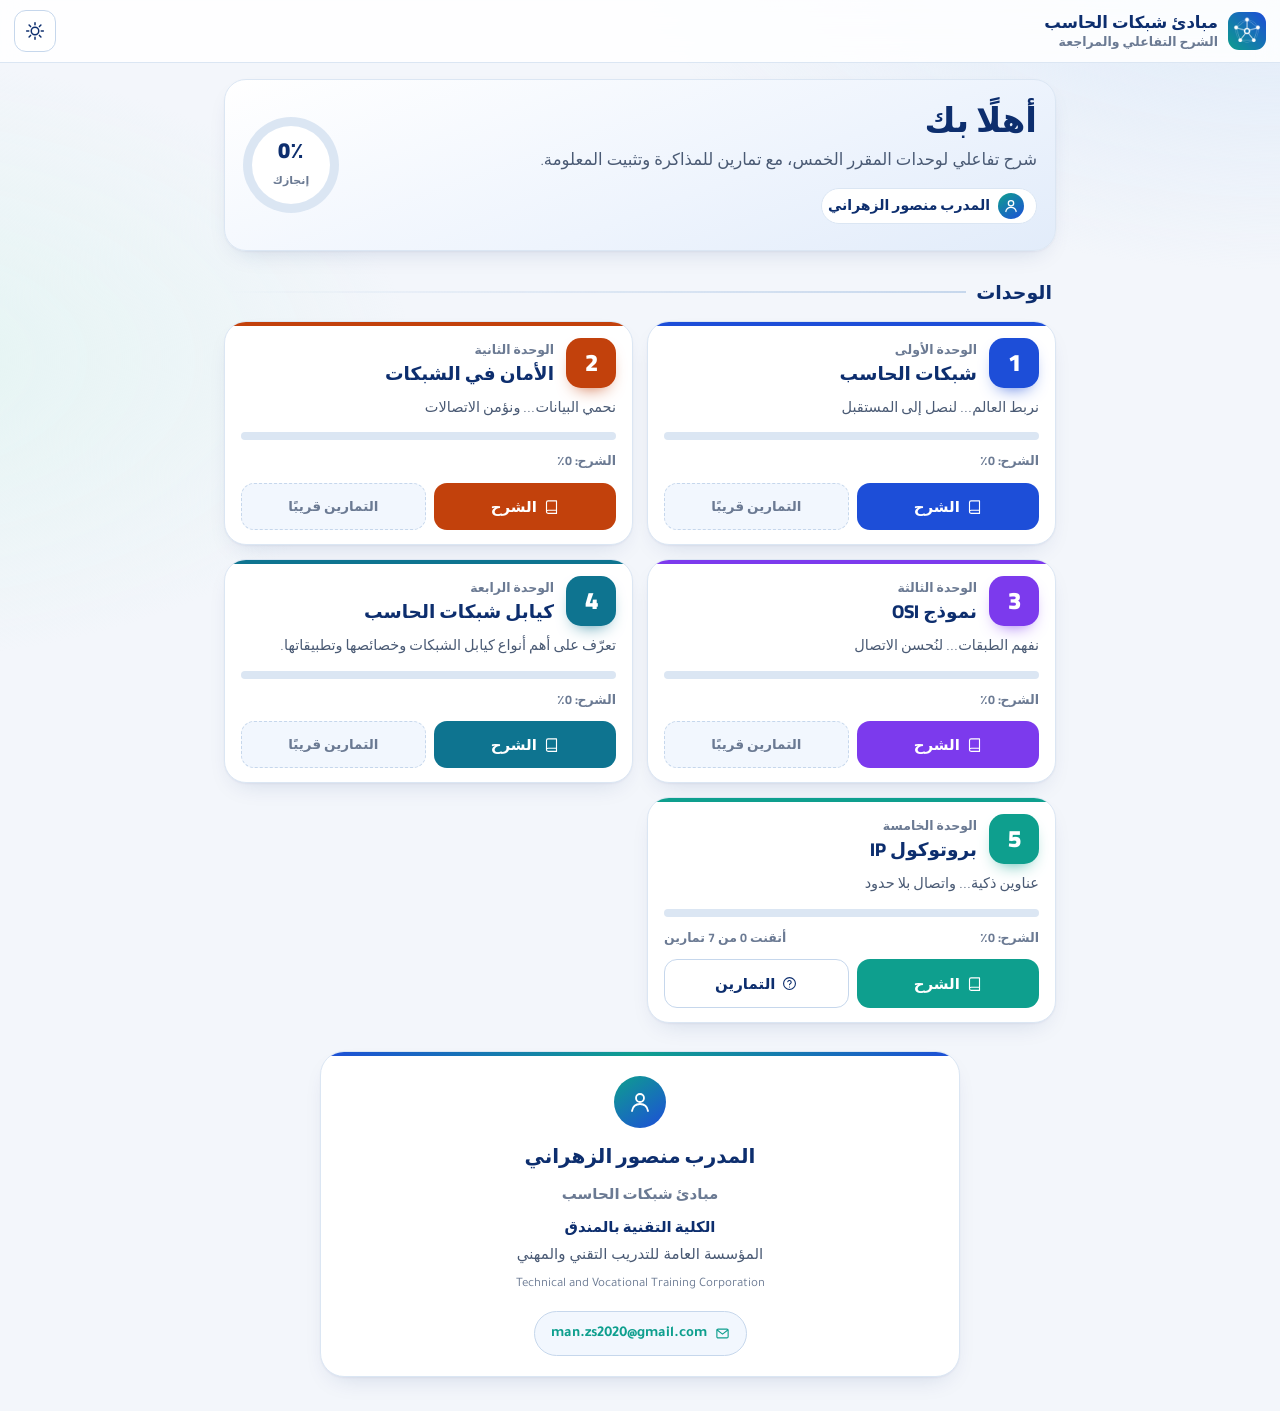
==== index.html @ b134ae60 "Add files via upload" ====
<!doctype html>
<html lang="ar" dir="rtl">
<head>
<meta charset="utf-8">
<meta name="viewport" content="width=device-width, initial-scale=1, viewport-fit=cover">
<meta name="theme-color" content="#f3f6fb">
<link rel="manifest" href="manifest.webmanifest">
<link rel="icon" type="image/png" href="icons/favicon-64.png">
<link rel="apple-touch-icon" href="icons/apple-touch-icon.png">
<meta name="apple-mobile-web-app-capable" content="yes">
<meta name="mobile-web-app-capable" content="yes">
<meta name="apple-mobile-web-app-status-bar-style" content="default">
<meta name="apple-mobile-web-app-title" content="شبكات الحاسب">
<link rel="stylesheet" href="assets/fonts.css">
<script>try{if(localStorage.getItem('osi-theme')==='dark')document.documentElement.setAttribute('data-theme','dark')}catch(e){}</script>
<title>مبادئ شبكات الحاسب — الشرح والمراجعة</title>
<meta name="description" content="شرح تفاعلي لوحدات مقرر مبادئ شبكات الحاسب مع تمارين للمراجعة — المدرب منصور الزهراني">
<link rel="stylesheet" href="assets/base.css">
<link rel="stylesheet" href="assets/app.css">
</head>
<body class="appx">
<svg width="0" height="0" style="position:absolute" aria-hidden="true">
<defs>
<symbol id="i-layers" viewBox="0 0 24 24"><path d="M12 2.5 2 7.5l10 5 10-5-10-5Z"/><path d="m2 12 10 5 10-5"/><path d="m2 16.5 10 5 10-5"/></symbol>
<symbol id="i-swap" viewBox="0 0 24 24"><path d="m17 3 4 4-4 4"/><path d="M3 7h18"/><path d="m7 21-4-4 4-4"/><path d="M21 17H3"/></symbol>
<symbol id="i-hub" viewBox="0 0 24 24"><path d="M9.5 21v-3.2a6.8 6.8 0 1 1 7.6-3.8l1.4 2.5h-2V20a1 1 0 0 1-1 1H13"/><circle cx="11.5" cy="10" r="1.6"/><circle cx="8" cy="7" r="1"/><circle cx="15" cy="7" r="1"/><circle cx="8.5" cy="13" r="1"/><path d="m9 8 1.4 1M14.2 7.8 12.8 9M9.3 12.4l1-1.3"/></symbol>
<symbol id="i-target" viewBox="0 0 24 24"><circle cx="12" cy="12" r="9"/><circle cx="12" cy="12" r="5"/><circle cx="12" cy="12" r="1.4"/><path d="m12 12 7-7M16 4.5V8h3.5"/></symbol>
<symbol id="i-info" viewBox="0 0 24 24"><circle cx="12" cy="12" r="9.5"/><path d="M12 11v6"/><path d="M12 7.5h.01"/></symbol>
<symbol id="i-shield" viewBox="0 0 24 24"><path d="M12 2.8 20 6v6c0 5-3.5 8.2-8 9.2-4.5-1-8-4.2-8-9.2V6l8-3.2Z"/><path d="m8.5 12 2.5 2.5 4.5-5"/></symbol>
<symbol id="i-globe" viewBox="0 0 24 24"><circle cx="12" cy="12" r="9"/><path d="M3 12h18"/><path d="M12 3c2.8 3 2.8 15 0 18"/><path d="M12 3c-2.8 3-2.8 15 0 18"/><path d="M4.5 7.5h15M4.5 16.5h15"/></symbol>
<symbol id="i-doc" viewBox="0 0 24 24"><path d="M14 3H6.5A1.5 1.5 0 0 0 5 4.5v15A1.5 1.5 0 0 0 6.5 21h11a1.5 1.5 0 0 0 1.5-1.5V8Z"/><path d="M14 3v5h5"/><path d="M8.5 12.5h7M8.5 16h7"/></symbol>
<symbol id="i-doccheck" viewBox="0 0 24 24"><path d="M13 3H6.5A1.5 1.5 0 0 0 5 4.5v15A1.5 1.5 0 0 0 6.5 21H11"/><path d="M13 3v5h5V10"/><path d="M8.5 12h5M8.5 15.5h3"/><circle cx="17" cy="17" r="4"/><path d="m15.3 17 1.2 1.2 2.2-2.4"/></symbol>
<symbol id="i-code" viewBox="0 0 24 24"><rect x="3" y="3" width="18" height="18" rx="3"/><path d="m9 9-3 3 3 3M15 9l3 3-3 3M13 7.5l-2 9"/></symbol>
<symbol id="i-users" viewBox="0 0 24 24"><circle cx="9" cy="8" r="3.2"/><path d="M3 20c.5-3.5 3-5.5 6-5.5s5.5 2 6 5.5"/><circle cx="17" cy="9" r="2.5"/><path d="M16.5 14.6c2.6.2 4.2 2 4.5 5"/></symbol>
<symbol id="i-truck" viewBox="0 0 24 24"><path d="M2 6h11v10H2z"/><path d="M13 9h4.5l3.5 3.5V16h-8"/><circle cx="6" cy="17.5" r="1.8"/><circle cx="17" cy="17.5" r="1.8"/></symbol>
<symbol id="i-network" viewBox="0 0 24 24"><circle cx="12" cy="5" r="2.2"/><circle cx="5" cy="18" r="2.2"/><circle cx="19" cy="18" r="2.2"/><path d="M10.9 6.9 6.1 16.1M13.1 6.9l4.8 9.2M7.2 18h9.6"/></symbol>
<symbol id="i-link" viewBox="0 0 24 24"><path d="M10 14a4.5 4.5 0 0 0 6.4 0l3-3a4.5 4.5 0 0 0-6.4-6.4l-1.2 1.2"/><path d="M14 10a4.5 4.5 0 0 0-6.4 0l-3 3a4.5 4.5 0 0 0 6.4 6.4l1.2-1.2"/></symbol>
<symbol id="i-wave" viewBox="0 0 24 24"><path d="M2 12h3.5c1.5 0 2-6 4-6s2 12 4.5 12 2.5-6 4-6H22"/></symbol>
<symbol id="i-app" viewBox="0 0 24 24"><rect x="3" y="4" width="18" height="16" rx="2.5"/><path d="M3 8.5h18"/><path d="M6.3 6.3h.01M8.8 6.3h.01"/><rect x="6.5" y="11.3" width="4.5" height="5.5" rx="1"/><path d="M13.5 12h4M13.5 14.5h4M13.5 17h2.5"/></symbol>
<symbol id="i-grid" viewBox="0 0 24 24"><rect x="4" y="4" width="6.5" height="6.5" rx="1.5"/><rect x="13.5" y="4" width="6.5" height="6.5" rx="1.5"/><rect x="4" y="13.5" width="6.5" height="6.5" rx="1.5"/><rect x="13.5" y="13.5" width="6.5" height="6.5" rx="1.5"/></symbol>
<symbol id="i-star" viewBox="0 0 24 24"><path d="m12 3 2.7 5.6 6.1.8-4.4 4.3 1 6.1L12 17l-5.4 2.8 1-6.1-4.4-4.3 6.1-.8Z"/></symbol>
<symbol id="i-clock" viewBox="0 0 24 24"><circle cx="14" cy="12" r="7"/><path d="M14 8.5V12l2.5 1.8"/><path d="M2 9h3.5M3 12h3M2 15h3.5"/></symbol>
<symbol id="i-updown" viewBox="0 0 24 24"><path d="M8 20V4M4 8l4-4 4 4M16 4v16M12 16l4 4 4-4"/></symbol>
<symbol id="i-folder" viewBox="0 0 24 24"><path d="M3 7a2 2 0 0 1 2-2h4l2 2h8a2 2 0 0 1 2 2v9a2 2 0 0 1-2 2H5a2 2 0 0 1-2-2Z"/><path d="M10 17v-6M8.3 12.7 10 11l1.7 1.7M14 11v6M12.3 15.3 14 17l1.7-1.7"/></symbol>
<symbol id="i-media" viewBox="0 0 24 24"><path d="M3 5v14"/><path d="m7 7 8 5-8 5Z"/><path d="M18 10v4M21 8v8"/></symbol>
<symbol id="i-play" viewBox="0 0 24 24"><path d="M7 4.5v15l12.5-7.5Z"/></symbol>
<symbol id="i-pause" viewBox="0 0 24 24"><path d="M8 5v14M16 5v14"/></symbol>
<symbol id="i-left" viewBox="0 0 24 24"><path d="m15 5-7 7 7 7"/></symbol>
<symbol id="i-right" viewBox="0 0 24 24"><path d="m9 5 7 7-7 7"/></symbol>
<symbol id="i-arrowL" viewBox="0 0 24 24"><path d="M20 12H4M10 6l-6 6 6 6"/></symbol>
<symbol id="i-arrowR" viewBox="0 0 24 24"><path d="M4 12h16M14 6l6 6-6 6"/></symbol>
<symbol id="i-arrowD" viewBox="0 0 24 24"><path d="M12 4v16M6 14l6 6 6-6"/></symbol>
<symbol id="i-reset" viewBox="0 0 24 24"><path d="M3 12a9 9 0 1 0 3-6.7"/><path d="M3 4v5h5"/></symbol>
<symbol id="i-present" viewBox="0 0 24 24"><rect x="3" y="4" width="18" height="12" rx="1.5"/><path d="M12 16v4M8 20h8"/><path d="M10 7.8v4.4l3.8-2.2Z"/></symbol>
<symbol id="i-menu" viewBox="0 0 24 24"><path d="M4 7h16M4 12h16M4 17h16"/></symbol>
<symbol id="i-close" viewBox="0 0 24 24"><path d="M6 6l12 12M18 6 6 18"/></symbol>
<symbol id="i-monitor" viewBox="0 0 24 24"><rect x="3" y="4" width="18" height="12" rx="1.5"/><path d="M9 20h6M12 16v4"/></symbol>
<symbol id="i-radio" viewBox="0 0 24 24"><rect x="3" y="8" width="18" height="12" rx="2"/><path d="m7 8 10-4.5"/><circle cx="15.5" cy="14" r="3"/><path d="M6.5 12.5h4M6.5 15.5h4"/></symbol>
<symbol id="i-cpu" viewBox="0 0 24 24"><rect x="7" y="7" width="10" height="10" rx="1.5"/><rect x="10" y="10" width="4" height="4"/><path d="M10 3v4M14 3v4M10 17v4M14 17v4M3 10h4M3 14h4M17 10h4M17 14h4"/></symbol>
<symbol id="i-router" viewBox="0 0 24 24"><rect x="3" y="13" width="18" height="7" rx="2"/><path d="M7 16.5h.01M10 16.5h.01M13 16.5h.01"/><path d="M6 13V8M18 13V8"/><path d="M9.5 9.2a3.6 3.6 0 0 1 5 0M8 7.4a5.8 5.8 0 0 1 8 0"/></symbol>
<symbol id="i-switch" viewBox="0 0 24 24"><rect x="2" y="7.5" width="20" height="9" rx="2"/><path d="M5.5 12h2M9 12h2M12.5 12h2M16 12h2"/></symbol>
<symbol id="i-mail" viewBox="0 0 24 24"><rect x="3" y="5" width="18" height="14" rx="2"/><path d="m3.5 6.5 8.5 6.5 8.5-6.5"/></symbol>
<symbol id="i-pin" viewBox="0 0 24 24"><path d="M12 21s-6.5-6-6.5-11a6.5 6.5 0 0 1 13 0c0 5-6.5 11-6.5 11Z"/><circle cx="12" cy="10" r="2.3"/></symbol>
<symbol id="i-bolt" viewBox="0 0 24 24"><path d="M13 2 4 14h7l-1 8 9-12h-7Z"/></symbol>
<symbol id="i-terminal" viewBox="0 0 24 24"><rect x="3" y="4" width="18" height="16" rx="2"/><path d="m7 9.5 3 2.5-3 2.5M12.5 15H17"/></symbol>
<symbol id="i-sitemap" viewBox="0 0 24 24"><rect x="9.5" y="3" width="5" height="4" rx="1"/><rect x="3" y="16.5" width="5" height="4" rx="1"/><rect x="16" y="16.5" width="5" height="4" rx="1"/><path d="M12 7v4.5M5.5 16.5V14h13v2.5"/></symbol>
<symbol id="i-scale" viewBox="0 0 24 24"><path d="M12 3v18M7 21h10M5 7h14"/><path d="m5 7-3 7a3 3 0 0 0 6 0Z"/><path d="m19 7-3 7a3 3 0 0 0 6 0Z"/></symbol>
<symbol id="i-gauge" viewBox="0 0 24 24"><path d="M4 17a8 8 0 1 1 16 0"/><path d="m12 17 4-5"/><circle cx="12" cy="17" r="1"/></symbol>
<symbol id="i-search" viewBox="0 0 24 24"><circle cx="10.5" cy="10.5" r="6.5"/><path d="M15.5 15.5 21 21"/><path d="m8 10.5 2 2 3.2-3.5"/></symbol>
<symbol id="i-chat" viewBox="0 0 24 24"><path d="M4 4h16v10H9l-5 4Z"/><path d="M8.5 9h.01M12 9h.01M15.5 9h.01"/></symbol>
<symbol id="i-clip" viewBox="0 0 24 24"><rect x="5" y="4" width="14" height="17" rx="2"/><path d="M9 4V2.8h6V4"/><path d="m8.5 10 1.2 1.2 2.3-2.3M14 10.3h2M8.5 15l1.2 1.2 2.3-2.3M14 15.3h2"/></symbol>
<symbol id="i-usergear" viewBox="0 0 24 24"><circle cx="10" cy="8" r="3.5"/><path d="M3.5 20c.5-4 3.2-6 6.5-6 1 0 1.9.2 2.7.5"/><circle cx="17.5" cy="17" r="2"/><path d="M17.5 13.5V15M17.5 19v1.5M14 17h1.5M19.5 17H21M15 14.5l1 1M19 18.5l1 1M15 19.5l1-1M19 15.5l1-1"/></symbol>
<symbol id="i-user" viewBox="0 0 24 24"><circle cx="12" cy="8" r="4"/><path d="M4 21c.8-4.5 4-7 8-7s7.2 2.5 8 7"/></symbol>
<symbol id="i-ethernet" viewBox="0 0 24 24"><path d="M4 5h16v11h-4v3H8v-3H4Z"/><path d="M8.5 9v2.5M12 9v2.5M15.5 9v2.5"/></symbol>
<symbol id="i-serial" viewBox="0 0 24 24"><path d="M2.5 8h19l-2.5 8H5Z"/><path d="M7 10.8h.01M10 10.8h.01M13 10.8h.01M16 10.8h.01M8.5 13.4h.01M11.5 13.4h.01M14.5 13.4h.01"/></symbol>
<symbol id="i-cable" viewBox="0 0 24 24"><path d="M5 21v-5"/><rect x="3" y="11" width="4" height="5" rx="1"/><path d="M4 11V8M6 11V8"/><path d="M5 16c0 3 3 3 6 1s4-6 7-6 3 3 3 5"/></symbol>
<symbol id="i-bulb" viewBox="0 0 24 24"><path d="M9 18h6M10 21h4"/><path d="M12 3a6 6 0 0 0-3.5 10.9V16h7v-2.1A6 6 0 0 0 12 3Z"/><path d="M12 7v4M10.5 9.5 12 11l1.5-1.5"/></symbol>
<symbol id="i-uplink" viewBox="0 0 24 24"><rect x="4" y="4" width="16" height="16" rx="2.5"/><path d="M12 16V8M8.5 11.5 12 8l3.5 3.5"/></symbol>
<symbol id="i-up" viewBox="0 0 24 24"><path d="M12 19V5M5 12l7-7 7 7"/></symbol>
<symbol id="i-cert" viewBox="0 0 24 24"><path d="M14 3H6.5A1.5 1.5 0 0 0 5 4.5v15A1.5 1.5 0 0 0 6.5 21H12"/><path d="M14 3l5 5v2"/><path d="M8.5 8h5M8.5 11.5h7M8.5 15h3"/><circle cx="17" cy="15.5" r="2.7"/><path d="m15.6 17.8-.6 3.7 2-1 2 1-.6-3.7"/></symbol>
<symbol id="i-envelope2" viewBox="0 0 24 24"><rect x="3" y="5" width="18" height="14" rx="1.5"/><path d="m3 5 9 8 9-8M3 19l7-7M21 19l-7-7"/></symbol>
<symbol id="i-pcs" viewBox="0 0 24 24"><rect x="2.5" y="4" width="13" height="9" rx="1"/><path d="M7 16h4M9 13v3"/><rect x="17.5" y="4" width="4" height="13" rx="1"/><path d="M19.5 7h.01"/></symbol>
<symbol id="i-phoneoff" viewBox="0 0 24 24"><rect x="7" y="3" width="10" height="18" rx="2"/><path d="M11 18h2"/><path d="M3 3l18 18"/></symbol>
<symbol id="i-shirt" viewBox="0 0 24 24"><path d="M8 3 3 6l2 5 2-1v11h10V10l2 1 2-5-5-3c-.5 1.5-2 2.5-4 2.5S8.5 4.5 8 3Z"/></symbol>
<symbol id="i-printer" viewBox="0 0 24 24"><path d="M7 8V3h10v5"/><rect x="3" y="8" width="18" height="9" rx="2"/><path d="M7 14h10v7H7z"/><path d="M17.5 11h.01"/></symbol>
<symbol id="i-wifi" viewBox="0 0 24 24"><path d="M2.5 9a14 14 0 0 1 19 0"/><path d="M5.5 12.5a9.5 9.5 0 0 1 13 0"/><path d="M8.8 16a4.8 4.8 0 0 1 6.4 0"/><path d="M12 19.5h.01"/></symbol>
<symbol id="i-bt" viewBox="0 0 24 24"><path d="m7 7 10 10-5 4V3l5 4L7 17"/></symbol>
<symbol id="i-building" viewBox="0 0 24 24"><rect x="4" y="3" width="10" height="18" rx="1"/><path d="M14 9h6v12h-6"/><path d="M7 7h1M10 7h1M7 11h1M10 11h1M7 15h1M10 15h1M17 13h.01M17 17h.01"/></symbol>
<symbol id="i-home" viewBox="0 0 24 24"><path d="M3 11 12 4l9 7"/><path d="M5 10v10h14V10"/><path d="M10 20v-6h4v6"/></symbol>
<symbol id="i-gear" viewBox="0 0 24 24"><circle cx="12" cy="12" r="3"/><path d="M12 2.5v3M12 18.5v3M4.6 4.6l2.1 2.1M17.3 17.3l2.1 2.1M2.5 12h3M18.5 12h3M4.6 19.4l2.1-2.1M17.3 6.7l2.1-2.1"/><circle cx="12" cy="12" r="6.5"/></symbol>
<symbol id="i-chart" viewBox="0 0 24 24"><path d="M4 20h16"/><path d="M7 17v-4M11 17V9M15 17v-6M19 17V6"/><path d="m5 10 4-4 4 3 6-6"/></symbol>
<symbol id="i-cycle" viewBox="0 0 24 24"><path d="M20 12a8 8 0 0 1-13.7 5.7"/><path d="M4 12a8 8 0 0 1 13.7-5.7"/><path d="M18 2.5v4.2h-4.2M6 21.5v-4.2h4.2"/></symbol>
<symbol id="i-ringo" viewBox="0 0 24 24"><circle cx="12" cy="12" r="7.5"/><circle cx="12" cy="4.5" r="2" class="fillc"/><circle cx="18.5" cy="15.8" r="2"/><circle cx="5.5" cy="15.8" r="2"/></symbol>
<symbol id="i-server" viewBox="0 0 24 24"><rect x="4" y="3" width="16" height="6" rx="1.5"/><rect x="4" y="10" width="16" height="6" rx="1.5"/><path d="M7 6h.01M7 13h.01M12 16v4M8 21h8"/></symbol>
<symbol id="i-brick" viewBox="0 0 24 24"><rect x="3" y="5" width="18" height="14" rx="1"/><path d="M3 9.7h18M3 14.3h18M9 5v4.7M15 5v4.7M6 9.7v4.6M12 9.7v4.6M18 9.7v4.6M9 14.3V19M15 14.3V19"/></symbol>
<symbol id="i-game" viewBox="0 0 24 24"><path d="M6.5 8h11a4 4 0 0 1 3.9 4.9l-1 4.4a2.3 2.3 0 0 1-4 .9L14.7 16H9.3l-1.7 2.2a2.3 2.3 0 0 1-4-.9l-1-4.4A4 4 0 0 1 6.5 8Z"/><path d="M8 11v3M6.5 12.5h3M15.5 12h.01M17.5 13.5h.01"/></symbol>
<symbol id="i-thumb" viewBox="0 0 24 24"><path d="M7 11v9H4v-9z"/><path d="M7 11l4-7c1.5 0 2.5 1 2.2 2.6L12.8 10H19a2 2 0 0 1 2 2.3l-1.2 6A2 2 0 0 1 17.8 20H7"/></symbol>
<symbol id="i-pipe" viewBox="0 0 24 24"><ellipse cx="18" cy="12" rx="2.5" ry="4"/><path d="M18 8H5.5a2.5 4 0 0 0 0 8H18"/></symbol>
<symbol id="i-broken" viewBox="0 0 24 24"><path d="M9 7 7.6 5.6a3.5 3.5 0 0 0-5 5L4 12"/><path d="m15 17 1.4 1.4a3.5 3.5 0 0 0 5-5L20 12"/><path d="M8.5 15.5 10 14M14 10l1.5-1.5"/><path d="M3 21l2-2M19 5l2-2M12 3v2M3 12H1"/></symbol>
<symbol id="i-school" viewBox="0 0 24 24"><path d="M3 21h18"/><path d="M5 21V11l7-4 7 4v10"/><path d="M12 7V3h3"/><path d="M10 21v-5h4v5"/><path d="M8 13h.01M16 13h.01"/></symbol>
<symbol id="i-hubstar" viewBox="0 0 24 24"><circle cx="12" cy="12" r="2.5"/><circle cx="12" cy="3.5" r="1.6"/><circle cx="19.5" cy="8" r="1.6"/><circle cx="19.5" cy="16" r="1.6"/><circle cx="12" cy="20.5" r="1.6"/><circle cx="4.5" cy="16" r="1.6"/><circle cx="4.5" cy="8" r="1.6"/><path d="M12 9.5V5M14.2 10.8l3.8-2M14.2 13.2l3.8 2M12 14.5V19M9.8 13.2 6 15.2M9.8 10.8 6 8.8"/></symbol>
<symbol id="i-lock" viewBox="0 0 24 24"><rect x="4" y="11" width="16" height="10" rx="2"/><path d="M8 11V7a4 4 0 0 1 8 0v4"/><path d="M12 15v2"/></symbol>
<symbol id="i-key" viewBox="0 0 24 24"><circle cx="8" cy="15" r="4.5"/><path d="m11.2 11.8 8.8-8.8M16 7l3 3M18 5l2 2"/></symbol>
<symbol id="i-eye" viewBox="0 0 24 24"><path d="M2 12s3.6-7 10-7 10 7 10 7-3.6 7-10 7S2 12 2 12Z"/><circle cx="12" cy="12" r="3"/></symbol>
<symbol id="i-bug" viewBox="0 0 24 24"><rect x="7" y="8" width="10" height="12" rx="5"/><path d="M9 8a3 3 0 0 1 6 0M12 12v8M3 13h4M17 13h4M4 7l3.5 2.5M20 7l-3.5 2.5M4 19l3.5-2.5M20 19l-3.5-2.5"/></symbol>
<symbol id="i-alert" viewBox="0 0 24 24"><path d="M12 3 2 20h20Z"/><path d="M12 10v4.5M12 17.5h.01"/></symbol>
<symbol id="i-check" viewBox="0 0 24 24"><circle cx="12" cy="12" r="9.5"/><path d="m7.5 12.5 3 3 6-6.5"/></symbol>
<symbol id="i-hand" viewBox="0 0 24 24"><path d="M8 13V5.5a1.5 1.5 0 0 1 3 0V12"/><path d="M11 11V4a1.5 1.5 0 0 1 3 0v7"/><path d="M14 11V5.5a1.5 1.5 0 0 1 3 0V13"/><path d="M17 9.5a1.5 1.5 0 0 1 3 0V15a7 7 0 0 1-7 7h-1a7 7 0 0 1-5.6-2.8L3.6 16a1.6 1.6 0 0 1 2.4-2.1L8 16"/></symbol>
<symbol id="i-hash" viewBox="0 0 24 24"><path d="M4 9h16M4 15h16M10 3 8 21M16 3l-2 18"/></symbol>
<symbol id="i-calc" viewBox="0 0 24 24"><rect x="5" y="3" width="14" height="18" rx="2"/><path d="M8 7h8M8 11h.01M12 11h.01M16 11h.01M8 14.5h.01M12 14.5h.01M16 14.5h.01M8 18h.01M12 18h4"/></symbol>
<symbol id="i-plug" viewBox="0 0 24 24"><path d="M9 2v5M15 2v5"/><path d="M6 7h12v4a6 6 0 0 1-12 0Z"/><path d="M12 17v5"/></symbol>
<symbol id="i-zoom" viewBox="0 0 24 24"><circle cx="10.5" cy="10.5" r="6.5"/><path d="M15.5 15.5 21 21M10.5 7.5v6M7.5 10.5h6"/></symbol>
<symbol id="i-flag" viewBox="0 0 24 24"><path d="M5 21V4M5 4h11l-2 4 2 4H5"/></symbol>
<symbol id="i-cloud" viewBox="0 0 24 24"><path d="M7 18a4.5 4.5 0 0 1-.5-9A6 6 0 0 1 18 8.5 4.8 4.8 0 0 1 17.5 18Z"/></symbol>
<symbol id="i-book" viewBox="0 0 24 24"><path d="M4 5.5A2.5 2.5 0 0 1 6.5 3H20v15H6.5A2.5 2.5 0 0 0 4 20.5Z"/><path d="M4 20.5A2.5 2.5 0 0 0 6.5 23H20v-5"/></symbol>
<symbol id="i-quiz" viewBox="0 0 24 24"><circle cx="12" cy="12" r="9.5"/><path d="M9.3 9a2.8 2.8 0 0 1 5.4 1c0 1.9-2.7 2.4-2.7 4"/><path d="M12 17.5h.01"/></symbol>
<symbol id="i-sun" viewBox="0 0 24 24"><circle cx="12" cy="12" r="4.5"/><path d="M12 2v2.5M12 19.5V22M2 12h2.5M19.5 12H22M4.9 4.9l1.8 1.8M17.3 17.3l1.8 1.8M4.9 19.1l1.8-1.8M17.3 6.7l1.8-1.8"/></symbol>
<symbol id="i-moon" viewBox="0 0 24 24"><path d="M20 14.5A8.5 8.5 0 0 1 9.5 4a8.5 8.5 0 1 0 10.5 10.5Z"/></symbol>
<symbol id="i-pen" viewBox="0 0 24 24"><path d="M4 20h4L19 9l-4-4L4 16Z"/><path d="m13.5 6.5 4 4"/></symbol>
<symbol id="i-download" viewBox="0 0 24 24"><path d="M12 3v12M7 10l5 5 5-5"/><path d="M4 17v3h16v-3"/></symbol>
<symbol id="i-trash" viewBox="0 0 24 24"><path d="M4 7h16M9 7V4h6v3M6 7l1 13h10l1-13"/><path d="M10 11v6M14 11v6"/></symbol>
<symbol id="i-undo" viewBox="0 0 24 24"><path d="M9 14 4 9l5-5"/><path d="M4 9h10a6 6 0 0 1 0 12h-3"/></symbol>
<symbol id="i-expand" viewBox="0 0 24 24"><path d="M4 9V4h5M20 9V4h-5M4 15v5h5M20 15v5h-5"/></symbol>
</defs>
</svg>
<header class="apphead">
  <img class="logo" src="icons/icon-192.png" alt="">
  <div class="ttl"><b>مبادئ شبكات الحاسب</b><small>الشرح التفاعلي والمراجعة</small></div>
  <button class="hbtn" id="themeBtn" aria-label="الوضع الليلي"><svg class="ic sun"><use href="#i-sun"/></svg><svg class="ic moon"><use href="#i-moon"/></svg></button>
</header>
<main class="wrap">
  <section class="panel welcome">
    <div>
      <h1>أهلًا بك</h1>
      <p>شرح تفاعلي لوحدات المقرر الخمس، مع تمارين للمذاكرة وتثبيت المعلومة.</p>
      <span class="who"><svg class="ic"><use href="#i-user"/></svg>المدرب منصور الزهراني</span>
    </div>
    <div class="ring" id="ring"><span><b id="ringV">0٪</b><small>إنجازك</small></span></div>
    <a class="cont" id="contBtn" href="#" hidden><svg class="ic"><use href="#i-play"/></svg><span><b>تابع من حيث توقفت</b><em id="contTxt"></em></span><svg class="ic"><use href="#i-left"/></svg></a>
  </section>
  <section class="panel install" id="installCard" hidden>
    <span class="ii"><svg class="ic"><use href="#i-download"/></svg></span>
    <div>
      <div id="instAndroid" hidden><b>ثبّت التطبيق على جهازك</b>ليفتح بملء الشاشة ويعمل دون إنترنت.<div style="margin-top:8px"><button class="btn" id="installBtn"><svg class="ic"><use href="#i-download"/></svg>تثبيت</button></div></div>
      <div id="instIos" hidden><b>ثبّت التطبيق على الآيفون</b><ol><li>افتح الصفحة في متصفح Safari.</li><li>اضغط زر المشاركة <svg class="ic" style="vertical-align:-3px"><use href="#i-up"/></svg> أسفل الشاشة.</li><li>اختر «إضافة إلى الشاشة الرئيسية».</li></ol></div>
    </div>
    <button class="x" id="installX" aria-label="إخفاء"><svg class="ic"><use href="#i-close"/></svg></button>
  </section>
  <h2 class="h-sec">الوحدات</h2>
  <div class="units">
<article class="panel ucard" id="card-u1" style="--uc:#1d4ed8">
  <div class="top"><span class="num">1</span><div><small>الوحدة الأولى</small><h3>شبكات الحاسب</h3></div></div>
  <p>نربط العالم... لنصل إلى المستقبل</p>
  <div class="bar"><i></i></div>
  <div class="meta"><span class="m1">الشرح: 0٪</span><span class="m2"></span></div>
  <div class="acts"><a class="a1" href="u1.html"><svg class="ic"><use href="#i-book"/></svg>الشرح</a><span class="soon">التمارين قريبًا</span></div>
</article>
<article class="panel ucard" id="card-u2" style="--uc:#c2410c">
  <div class="top"><span class="num">2</span><div><small>الوحدة الثانية</small><h3>الأمان في الشبكات</h3></div></div>
  <p>نحمي البيانات... ونؤمن الاتصالات</p>
  <div class="bar"><i></i></div>
  <div class="meta"><span class="m1">الشرح: 0٪</span><span class="m2"></span></div>
  <div class="acts"><a class="a1" href="u2.html"><svg class="ic"><use href="#i-book"/></svg>الشرح</a><span class="soon">التمارين قريبًا</span></div>
</article>
<article class="panel ucard" id="card-u3" style="--uc:#7c3aed">
  <div class="top"><span class="num">3</span><div><small>الوحدة الثالثة</small><h3>نموذج OSI</h3></div></div>
  <p>نفهم الطبقات... لنُحسن الاتصال</p>
  <div class="bar"><i></i></div>
  <div class="meta"><span class="m1">الشرح: 0٪</span><span class="m2"></span></div>
  <div class="acts"><a class="a1" href="u3.html"><svg class="ic"><use href="#i-book"/></svg>الشرح</a><span class="soon">التمارين قريبًا</span></div>
</article>
<article class="panel ucard" id="card-u4" style="--uc:#0e7490">
  <div class="top"><span class="num">4</span><div><small>الوحدة الرابعة</small><h3>كيابل شبكات الحاسب</h3></div></div>
  <p>تعرّف على أهم أنواع كيابل الشبكات وخصائصها وتطبيقاتها.</p>
  <div class="bar"><i></i></div>
  <div class="meta"><span class="m1">الشرح: 0٪</span><span class="m2"></span></div>
  <div class="acts"><a class="a1" href="u4.html"><svg class="ic"><use href="#i-book"/></svg>الشرح</a><span class="soon">التمارين قريبًا</span></div>
</article>
<article class="panel ucard" id="card-u5" style="--uc:#0e9f8e">
  <div class="top"><span class="num">5</span><div><small>الوحدة الخامسة</small><h3>بروتوكول IP</h3></div></div>
  <p>عناوين ذكية... واتصال بلا حدود</p>
  <div class="bar"><i></i></div>
  <div class="meta"><span class="m1">الشرح: 0٪</span><span class="m2"></span></div>
  <div class="acts"><a class="a1" href="u5.html"><svg class="ic"><use href="#i-book"/></svg>الشرح</a><a class="a2" href="practice-u5.html"><svg class="ic"><use href="#i-quiz"/></svg>التمارين</a></div>
</article>
  </div>
  <footer class="credit">
  <span class="cr-ic"><svg class="ic"><use href="#i-user"/></svg></span>
  <h3>المدرب منصور الزهراني</h3>
  <p class="cr-course">مبادئ شبكات الحاسب</p>
  <p class="cr-org"><b>الكلية التقنية بالمندق</b><br>المؤسسة العامة للتدريب التقني والمهني<br><span class="en">Technical and Vocational Training Corporation</span></p>
  <a class="cr-mail" href="mailto:man.zs2020@gmail.com"><svg class="ic"><use href="#i-mail"/></svg><span dir="ltr">man.zs2020@gmail.com</span></a>
</footer>
</main>
<script>window.UNITS=[{"id": "u1", "unit": "الوحدة الأولى", "title": "شبكات الحاسب", "secs": 25, "practice": false, "drills": []}, {"id": "u2", "unit": "الوحدة الثانية", "title": "الأمان في الشبكات", "secs": 5, "practice": false, "drills": []}, {"id": "u3", "unit": "الوحدة الثالثة", "title": "نموذج OSI", "secs": 25, "practice": false, "drills": []}, {"id": "u4", "unit": "الوحدة الرابعة", "title": "كيابل شبكات الحاسب", "secs": 15, "practice": false, "drills": []}, {"id": "u5", "unit": "الوحدة الخامسة", "title": "بروتوكول IP", "secs": 31, "practice": true, "drills": ["bin", "dec", "cls", "nid", "tbl", "v6", "quiz"]}];</script>
<script src="assets/app.js"></script>
<script src="assets/home.js"></script>
</body>
</html>
---- assets/fonts.css ----
@font-face{font-family:'Cairo';font-style:normal;font-display:swap;font-weight:500;src:url(fonts/cairo-arabic-500-normal.woff2) format('woff2');unicode-range:U+0000-00FF,U+0131,U+0152-0153,U+02BB-02BC,U+02C6,U+02DA,U+02DC,U+0304,U+0308,U+0329,U+2000-206F,U+20AC,U+2122,U+2191,U+2193,U+2212,U+2215,U+FEFF,U+FFFD}
@font-face{font-family:'Cairo';font-style:normal;font-display:swap;font-weight:500;src:url(fonts/cairo-latin-500-normal.woff2) format('woff2');unicode-range:U+0000-00FF,U+0131,U+0152-0153,U+02BB-02BC,U+02C6,U+02DA,U+02DC,U+0304,U+0308,U+0329,U+2000-206F,U+20AC,U+2122,U+2191,U+2193,U+2212,U+2215,U+FEFF,U+FFFD}
@font-face{font-family:'Cairo';font-style:normal;font-display:swap;font-weight:600;src:url(fonts/cairo-arabic-600-normal.woff2) format('woff2');unicode-range:U+0000-00FF,U+0131,U+0152-0153,U+02BB-02BC,U+02C6,U+02DA,U+02DC,U+0304,U+0308,U+0329,U+2000-206F,U+20AC,U+2122,U+2191,U+2193,U+2212,U+2215,U+FEFF,U+FFFD}
@font-face{font-family:'Cairo';font-style:normal;font-display:swap;font-weight:600;src:url(fonts/cairo-latin-600-normal.woff2) format('woff2');unicode-range:U+0000-00FF,U+0131,U+0152-0153,U+02BB-02BC,U+02C6,U+02DA,U+02DC,U+0304,U+0308,U+0329,U+2000-206F,U+20AC,U+2122,U+2191,U+2193,U+2212,U+2215,U+FEFF,U+FFFD}
@font-face{font-family:'Cairo';font-style:normal;font-display:swap;font-weight:700;src:url(fonts/cairo-arabic-700-normal.woff2) format('woff2');unicode-range:U+0000-00FF,U+0131,U+0152-0153,U+02BB-02BC,U+02C6,U+02DA,U+02DC,U+0304,U+0308,U+0329,U+2000-206F,U+20AC,U+2122,U+2191,U+2193,U+2212,U+2215,U+FEFF,U+FFFD}
@font-face{font-family:'Cairo';font-style:normal;font-display:swap;font-weight:700;src:url(fonts/cairo-latin-700-normal.woff2) format('woff2');unicode-range:U+0000-00FF,U+0131,U+0152-0153,U+02BB-02BC,U+02C6,U+02DA,U+02DC,U+0304,U+0308,U+0329,U+2000-206F,U+20AC,U+2122,U+2191,U+2193,U+2212,U+2215,U+FEFF,U+FFFD}
@font-face{font-family:'Cairo';font-style:normal;font-display:swap;font-weight:800;src:url(fonts/cairo-arabic-800-normal.woff2) format('woff2');unicode-range:U+0000-00FF,U+0131,U+0152-0153,U+02BB-02BC,U+02C6,U+02DA,U+02DC,U+0304,U+0308,U+0329,U+2000-206F,U+20AC,U+2122,U+2191,U+2193,U+2212,U+2215,U+FEFF,U+FFFD}
@font-face{font-family:'Cairo';font-style:normal;font-display:swap;font-weight:800;src:url(fonts/cairo-latin-800-normal.woff2) format('woff2');unicode-range:U+0000-00FF,U+0131,U+0152-0153,U+02BB-02BC,U+02C6,U+02DA,U+02DC,U+0304,U+0308,U+0329,U+2000-206F,U+20AC,U+2122,U+2191,U+2193,U+2212,U+2215,U+FEFF,U+FFFD}
@font-face{font-family:'Cairo';font-style:normal;font-display:swap;font-weight:900;src:url(fonts/cairo-arabic-900-normal.woff2) format('woff2');unicode-range:U+0000-00FF,U+0131,U+0152-0153,U+02BB-02BC,U+02C6,U+02DA,U+02DC,U+0304,U+0308,U+0329,U+2000-206F,U+20AC,U+2122,U+2191,U+2193,U+2212,U+2215,U+FEFF,U+FFFD}
@font-face{font-family:'Cairo';font-style:normal;font-display:swap;font-weight:900;src:url(fonts/cairo-latin-900-normal.woff2) format('woff2');unicode-range:U+0000-00FF,U+0131,U+0152-0153,U+02BB-02BC,U+02C6,U+02DA,U+02DC,U+0304,U+0308,U+0329,U+2000-206F,U+20AC,U+2122,U+2191,U+2193,U+2212,U+2215,U+FEFF,U+FFFD}
@font-face{font-family:'Tajawal';font-style:normal;font-display:swap;font-weight:400;src:url(fonts/tajawal-arabic-400-normal.woff2) format('woff2');unicode-range:U+0000-00FF,U+0131,U+0152-0153,U+02BB-02BC,U+02C6,U+02DA,U+02DC,U+0304,U+0308,U+0329,U+2000-206F,U+20AC,U+2122,U+2191,U+2193,U+2212,U+2215,U+FEFF,U+FFFD}
@font-face{font-family:'Tajawal';font-style:normal;font-display:swap;font-weight:400;src:url(fonts/tajawal-latin-400-normal.woff2) format('woff2');unicode-range:U+0000-00FF,U+0131,U+0152-0153,U+02BB-02BC,U+02C6,U+02DA,U+02DC,U+0304,U+0308,U+0329,U+2000-206F,U+20AC,U+2122,U+2191,U+2193,U+2212,U+2215,U+FEFF,U+FFFD}
@font-face{font-family:'Tajawal';font-style:normal;font-display:swap;font-weight:500;src:url(fonts/tajawal-arabic-500-normal.woff2) format('woff2');unicode-range:U+0000-00FF,U+0131,U+0152-0153,U+02BB-02BC,U+02C6,U+02DA,U+02DC,U+0304,U+0308,U+0329,U+2000-206F,U+20AC,U+2122,U+2191,U+2193,U+2212,U+2215,U+FEFF,U+FFFD}
@font-face{font-family:'Tajawal';font-style:normal;font-display:swap;font-weight:500;src:url(fonts/tajawal-latin-500-normal.woff2) format('woff2');unicode-range:U+0000-00FF,U+0131,U+0152-0153,U+02BB-02BC,U+02C6,U+02DA,U+02DC,U+0304,U+0308,U+0329,U+2000-206F,U+20AC,U+2122,U+2191,U+2193,U+2212,U+2215,U+FEFF,U+FFFD}
@font-face{font-family:'Tajawal';font-style:normal;font-display:swap;font-weight:700;src:url(fonts/tajawal-arabic-700-normal.woff2) format('woff2');unicode-range:U+0000-00FF,U+0131,U+0152-0153,U+02BB-02BC,U+02C6,U+02DA,U+02DC,U+0304,U+0308,U+0329,U+2000-206F,U+20AC,U+2122,U+2191,U+2193,U+2212,U+2215,U+FEFF,U+FFFD}
@font-face{font-family:'Tajawal';font-style:normal;font-display:swap;font-weight:700;src:url(fonts/tajawal-latin-700-normal.woff2) format('woff2');unicode-range:U+0000-00FF,U+0131,U+0152-0153,U+02BB-02BC,U+02C6,U+02DA,U+02DC,U+0304,U+0308,U+0329,U+2000-206F,U+20AC,U+2122,U+2191,U+2193,U+2212,U+2215,U+FEFF,U+FFFD}
@font-face{font-family:'Tajawal';font-style:normal;font-display:swap;font-weight:800;src:url(fonts/tajawal-arabic-800-normal.woff2) format('woff2');unicode-range:U+0000-00FF,U+0131,U+0152-0153,U+02BB-02BC,U+02C6,U+02DA,U+02DC,U+0304,U+0308,U+0329,U+2000-206F,U+20AC,U+2122,U+2191,U+2193,U+2212,U+2215,U+FEFF,U+FFFD}
@font-face{font-family:'Tajawal';font-style:normal;font-display:swap;font-weight:800;src:url(fonts/tajawal-latin-800-normal.woff2) format('woff2');unicode-range:U+0000-00FF,U+0131,U+0152-0153,U+02BB-02BC,U+02C6,U+02DA,U+02DC,U+0304,U+0308,U+0329,U+2000-206F,U+20AC,U+2122,U+2191,U+2193,U+2212,U+2215,U+FEFF,U+FFFD}
---- assets/base.css ----
:root{
  color-scheme: light;
  --bg:#f3f6fb; --card:#ffffff; --soft:#f2f7fe; --mixbase:#ffffff; --secbg:rgba(255,255,255,.78); --barbg:rgba(255,255,255,.86);
  --herobg:linear-gradient(160deg,#ffffff 0%,#eef4fd 60%,#e2ecfa 100%);
  --line:#dbe6f3; --line2:#c6d7ec;
  --ink:#16213a; --ink2:#4a5a74; --muted:#6b7a93; --head:#0d2e6e;
  --navy:#0d2e6e; --blue:#1d4ed8; --blue2:#2f7fd8; --teal:#0e9f8e; --teal2:#14b8a6;
  --acc:#0e9f8e; --acc2:#1d4ed8; --glow:transparent;
  --red:#c62828; --green:#2e7d32;
  --l7:#2f72c8; --l6:#ec7a2f; --l5:#8a929c; --l4:#e2a316; --l3:#43944f; --l2:#6f82a8; --l1:#e9643a;
  --c-data:#b8bfc9; --c-tr:#8b5cd6; --c-net:#43944f; --c-frm:#f2992b;
  --shadow:0 1px 2px rgba(13,46,110,.05), 0 10px 26px -12px rgba(13,46,110,.18);
  --shadow-lg:0 2px 4px rgba(13,46,110,.06), 0 22px 44px -16px rgba(13,46,110,.28);
  --r:20px; --top:64px;
  --fh:'Cairo','Tajawal',system-ui,sans-serif; --fb:'Tajawal','Cairo',system-ui,sans-serif;
}
:root[data-theme="dark"]{
  color-scheme: dark;
  --bg:#050a1a; --card:rgba(13,22,44,.92); --soft:rgba(22,34,66,.85); --mixbase:#0c1630; --secbg:rgba(9,16,36,.72); --barbg:rgba(6,11,28,.82);
  --herobg:radial-gradient(900px 420px at 80% 0%,rgba(34,211,238,.16),transparent 60%),radial-gradient(700px 400px at 0% 100%,rgba(168,85,247,.16),transparent 60%),#070d22;
  --line:rgba(56,189,248,.22); --line2:rgba(56,189,248,.36);
  --ink:#dbe7ff; --ink2:#a8badb; --muted:#8193b5; --head:#ffffff;
  --navy:#0b2a6b; --blue:#38bdf8; --blue2:#22d3ee; --teal:#2dd4bf; --teal2:#22d3ee;
  --acc:#22d3ee; --acc2:#a855f7; --glow:rgba(34,211,238,.35);
  --red:#ff6b6b; --green:#4ade80;
  --shadow:0 0 0 1px rgba(56,189,248,.08), 0 12px 30px -14px rgba(0,0,0,.8);
  --shadow-lg:0 0 0 1px rgba(56,189,248,.18), 0 0 28px -6px rgba(34,211,238,.25), 0 24px 50px -18px rgba(0,0,0,.9);
}
*{box-sizing:border-box}
html{scroll-behavior:smooth;scroll-padding-top:calc(var(--top) + 12px);-webkit-text-size-adjust:100%}
body{margin:0;font-family:var(--fb);font-size:18px;line-height:1.85;color:var(--ink);background:var(--bg);overflow-x:hidden;transition:background .4s,color .4s}
body::before{content:"";position:fixed;inset:0;z-index:-1;pointer-events:none;
  background:radial-gradient(1100px 600px at 100% -10%,#dbe8f8 0%,transparent 60%),radial-gradient(900px 500px at -10% 40%,#e3f4f2 0%,transparent 60%)}
:root[data-theme="dark"] body::before{
  background-image:linear-gradient(rgba(56,189,248,.06) 1px,transparent 1px),linear-gradient(90deg,rgba(56,189,248,.06) 1px,transparent 1px),
    radial-gradient(1000px 600px at 90% -10%,rgba(34,211,238,.14),transparent 60%),radial-gradient(800px 600px at 0% 80%,rgba(168,85,247,.12),transparent 60%);
  background-size:34px 34px,34px 34px,auto,auto}

/* dark headings glow */
:root[data-theme="dark"] .sec-head h2,:root[data-theme="dark"] .hero h1{text-shadow:0 0 18px rgba(34,211,238,.55),0 0 42px rgba(59,130,246,.35)}
:root[data-theme="dark"] .sec{border-color:var(--line)}
:root[data-theme="dark"] .card,:root[data-theme="dark"] .sec .figure,:root[data-theme="dark"] .pcard{backdrop-filter:blur(6px)}
:root[data-theme="dark"] .shimmer{background:linear-gradient(100deg,#fff 0%,#fff 38%,#22d3ee 50%,#fff 62%,#fff 100%);background-size:250% 100%;-webkit-background-clip:text;background-clip:text;color:transparent}
/* images on plates in dark */
:root[data-theme="dark"] img.mb,:root[data-theme="dark"] .figure img,:root[data-theme="dark"] .ovl > img,:root[data-theme="dark"] .hot-wrap img,:root[data-theme="dark"] img.plate{
  mix-blend-mode:normal;background:#eef4ff;border-radius:14px;padding:6px;box-shadow:0 0 0 1px rgba(56,189,248,.25),0 0 24px -6px rgba(34,211,238,.35)}
:root[data-theme="dark"] .hero .art img{background:#eef4ff}
:root[data-theme="dark"] .topbar .logo{background:#fff;border-radius:10px;padding:3px 6px}
:root[data-theme="dark"] .tbl thead th{background:linear-gradient(180deg,#123a7a,#0b2a6b)}
:root[data-theme="dark"] .tbl tbody th{background:var(--soft)}
:root[data-theme="dark"] .tbl .colon{background:rgba(34,211,238,.14)}
:root[data-theme="dark"] .layer{background:color-mix(in srgb,var(--c) 18%,#0c1630)}
:root[data-theme="dark"] .layer .t b{color:#fff}
:root[data-theme="dark"] .layer .t small{color:color-mix(in srgb,var(--c) 60%,#fff)}
:root[data-theme="dark"] .vdir span{background:var(--bg)}
:root[data-theme="dark"] .btn.ghost,:root[data-theme="dark"] .tab,:root[data-theme="dark"] .tbtn,:root[data-theme="dark"] .lg-btn{background:rgba(13,22,44,.9);color:var(--ink);border-color:var(--line2)}
:root[data-theme="dark"] .tab[aria-selected="true"]{background:var(--acc);color:#04111f;border-color:var(--acc)}
:root[data-theme="dark"] .btn{background:var(--acc);color:#04111f;box-shadow:0 0 18px rgba(34,211,238,.45)}
:root[data-theme="dark"] .btn:hover{background:#67e8f9}
:root[data-theme="dark"] .btn.ghost{box-shadow:none}
:root[data-theme="dark"] .toc a.on{background:linear-gradient(90deg,transparent,rgba(34,211,238,.16));color:#fff;box-shadow:inset -3px 0 0 var(--acc)}
:root[data-theme="dark"] .toc a:hover{background:rgba(34,211,238,.08)}
:root[data-theme="dark"] .kicker{background:rgba(34,211,238,.1);border-color:rgba(34,211,238,.35);color:#67e8f9}
:root[data-theme="dark"] .divider::before{background:linear-gradient(90deg,transparent,var(--acc))}
:root[data-theme="dark"] .divider::after{background:linear-gradient(270deg,transparent,var(--acc))}
:root[data-theme="dark"] .divider i{background:var(--acc);box-shadow:0 0 12px var(--acc)}
:root[data-theme="dark"] .hl{color:#7dd3fc}
:root[data-theme="dark"] .hl-t{color:#5eead4}
:root[data-theme="dark"] .hl-r{color:#ff8a8a}
:root[data-theme="dark"] .hl-g{color:#86efac}
:root[data-theme="dark"] .sec-head .en,:root[data-theme="dark"] .en.t{color:#67e8f9}
:root[data-theme="dark"] .num,:root[data-theme="dark"] .ib{box-shadow:0 0 16px -2px rgba(34,211,238,.45)}
:root[data-theme="dark"] .pill-h{background:linear-gradient(90deg,#0891b2,#7c3aed,#0891b2);background-size:200% 100%}
:root[data-theme="dark"] .course{background:linear-gradient(120deg,#0891b2,#1e3a8a 60%,#4c1d95)}
:root[data-theme="dark"] .scrim{background:rgba(0,0,0,.6)}
:root[data-theme="dark"] .toc{background:rgba(8,14,32,.96)}
:root[data-theme="dark"] code,:root[data-theme="dark"] .mono{color:#a5f3fc}

/* ===== hero ===== */
.hero{position:relative;overflow:hidden;isolation:isolate}
.hero .band{position:absolute;inset:0 0 auto 0;height:100%;z-index:-1;pointer-events:none}
.hero .band svg{position:absolute;inset:0;width:100%;height:100%}
.hero .band path{fill:none;stroke:rgba(29,78,216,.18);stroke-width:2;stroke-dasharray:6 9;animation:dash 7s linear infinite}
:root[data-theme="dark"] .hero .band path{stroke:rgba(34,211,238,.35)}
@keyframes dash{to{stroke-dashoffset:-150}}
.hero .scan{display:none}
:root[data-theme="dark"] .hero .scan{display:block;position:absolute;inset:0;z-index:-1;pointer-events:none;background:linear-gradient(180deg,transparent,rgba(34,211,238,.10),transparent);height:140px;animation:scan 5s linear infinite}
@keyframes scan{from{transform:translateY(-140px)}to{transform:translateY(900px)}}
.chipbox{display:inline-flex;flex-direction:column;gap:2px;padding:8px 18px;border-radius:16px;background:var(--card);border:1px solid var(--line);box-shadow:var(--shadow);font-family:var(--fh);font-weight:800;color:var(--head);font-size:15px;line-height:1.5;margin-bottom:12px}
.chipbox span:last-child{color:var(--acc);font-size:14px}

/* ===== toolbar (theme/edit/save) ===== */
.tools{display:flex;gap:6px;align-items:center}
.tbtn.on{background:var(--acc);color:#fff;border-color:var(--acc)}
:root[data-theme="dark"] .tbtn.on{color:#04111f}
.theme-ic .moon{display:none}
:root[data-theme="dark"] .theme-ic .sun{display:none}
:root[data-theme="dark"] .theme-ic .moon{display:inline}
body.editing [data-ed]{outline:2px dashed #f5a524;outline-offset:3px;border-radius:6px;cursor:text;transition:outline-color .2s}
body.editing [data-ed]:hover{outline-color:#ef6c00;background:rgba(245,165,36,.07)}
body.editing [data-ed]:focus{outline:2px solid #ef6c00;background:rgba(245,165,36,.10)}
body.editing a[href]{pointer-events:auto}
.toast{position:fixed;bottom:22px;left:50%;transform:translate(-50%,20px);opacity:0;z-index:300;background:#0d2e6e;color:#fff;font-family:var(--fh);font-weight:700;padding:10px 20px;border-radius:999px;box-shadow:var(--shadow-lg);transition:.3s;pointer-events:none;font-size:15px}
.toast.show{opacity:1;transform:translate(-50%,0)}
:root[data-theme="dark"] .toast{background:var(--acc);color:#04111f}
.editbar{position:fixed;top:calc(var(--top) + 10px);left:50%;transform:translateX(-50%) translateY(-120%);z-index:55;display:flex;gap:6px;padding:6px;border-radius:999px;background:var(--barbg);border:1px solid var(--line2);box-shadow:var(--shadow-lg);backdrop-filter:blur(10px);transition:transform .3s}
body.editing .editbar{transform:translateX(-50%) translateY(0)}
.editbar .tbtn{border-radius:999px}

/* section number badges in TOC already; misc */
.sec{transition:background .4s,border-color .4s}
.hint{display:none}
.icbtn{display:inline-grid;place-items:center;width:42px;height:42px;border-radius:50%;border:1px solid var(--line2);background:var(--card);color:var(--blue);cursor:pointer;transition:.2s}
.icbtn:hover{transform:scale(1.08);border-color:var(--acc)}
.icbtn .ic{font-size:20px}
:root[data-theme="dark"] .icbtn{color:var(--acc)}

@media (max-width:860px){ .tools .lbl{display:none} }
@media (max-width:560px){ .editbar{top:auto;bottom:16px;transform:translateX(-50%) translateY(140%)} body.editing .editbar{transform:translateX(-50%) translateY(0)} }
@media print{ .topbar,.toc,.toTop,.pbar,.editbar,.ctrls,.progress{display:none!important} .shell{display:block;padding:0} .sec{break-inside:avoid;box-shadow:none} }
body:not(.editing) .editbar{visibility:hidden;opacity:0;pointer-events:none}
.editbar{transition:transform .3s,opacity .3s,visibility .3s}
---- assets/app.css ----
/* ===== PWA shell (home + practice) ===== */
body.appx{font-size:16.5px;line-height:1.8;padding-bottom:calc(24px + env(safe-area-inset-bottom))}
.apphead{position:sticky;top:0;z-index:40;display:flex;align-items:center;gap:10px;padding:calc(10px + env(safe-area-inset-top)) 14px 10px;background:var(--barbg);backdrop-filter:blur(12px);-webkit-backdrop-filter:blur(12px);border-bottom:1px solid var(--line)}
.apphead .logo{width:38px;height:38px;border-radius:11px;flex:none}
.apphead .ttl{flex:1;min-width:0;line-height:1.35}
.apphead .ttl b{display:block;font-family:var(--fh);font-weight:800;color:var(--head);font-size:16.5px;white-space:nowrap;overflow:hidden;text-overflow:ellipsis}
.apphead .ttl small{display:block;color:var(--muted);font-size:12.5px;font-family:var(--fh);font-weight:600}
.hbtn{width:42px;height:42px;border-radius:12px;display:grid;place-items:center;border:1px solid var(--line2);background:var(--card);color:var(--head);font-size:20px;cursor:pointer;text-decoration:none;flex:none}
.hbtn .moon{display:none}:root[data-theme="dark"] .hbtn .sun{display:none}:root[data-theme="dark"] .hbtn .moon{display:block}
.wrap{max-width:860px;margin:0 auto;padding:16px 14px 0}
.ic{width:1em;height:1em;fill:none;stroke:currentColor;stroke-width:1.8;stroke-linecap:round;stroke-linejoin:round;flex:none}
.ic.fill{fill:currentColor;stroke:none}
.panel{background:var(--card);border:1px solid var(--line);border-radius:22px;box-shadow:var(--shadow);padding:18px}
.h-sec{display:flex;align-items:center;gap:10px;font-family:var(--fh);font-weight:800;color:var(--head);font-size:19px;margin:24px 4px 12px}
.h-sec::after{content:"";flex:1;height:2px;background:linear-gradient(90deg,transparent,var(--line2))}
[hidden]{display:none!important}

/* welcome */
.welcome{position:relative;overflow:hidden;display:grid;grid-template-columns:minmax(0,1fr) auto;gap:14px;align-items:center;background:var(--herobg)}
.welcome h1{font-family:var(--fh);font-weight:900;color:var(--head);font-size:clamp(24px,6vw,34px);line-height:1.3;margin:0 0 6px}
.welcome p{margin:0 0 10px;color:var(--ink2)}
.who{display:inline-flex;align-items:center;gap:8px;font-family:var(--fh);font-weight:700;color:var(--head);font-size:14px;background:var(--card);border:1px solid var(--line);border-radius:999px;padding:4px 12px 4px 6px}
.who .ic{width:26px;height:26px;padding:5px;border-radius:50%;background:linear-gradient(145deg,var(--acc),var(--acc2));color:#fff;stroke-width:2}
.ring{--p:0;width:96px;height:96px;border-radius:50%;display:grid;place-items:center;background:conic-gradient(var(--acc) calc(var(--p)*1%),var(--line) 0);position:relative}
.ring::before{content:"";position:absolute;inset:9px;border-radius:50%;background:var(--card)}
.ring b{position:relative;font-family:var(--fh);font-weight:900;font-size:22px;color:var(--head);line-height:1}
.ring small{position:relative;display:block;font-size:11px;color:var(--muted);font-family:var(--fh);font-weight:700;text-align:center}
.ring > span{position:relative;text-align:center}
.cont{display:flex;align-items:center;gap:10px;margin-top:14px;padding:12px 14px;border-radius:16px;background:var(--soft);border:1px solid var(--line);text-decoration:none;color:var(--ink);grid-column:1/-1}
.cont .ic{font-size:22px;color:var(--acc)}
.cont b{font-family:var(--fh);color:var(--head)}
.cont span{flex:1;min-width:0;font-size:14px;line-height:1.5}
.cont em{font-style:normal;display:block;color:var(--muted);white-space:nowrap;overflow:hidden;text-overflow:ellipsis}

/* install */
.install{display:flex;gap:12px;align-items:center;margin-top:14px;border:1.5px dashed var(--line2)}
.install .ii{width:46px;height:46px;border-radius:14px;display:grid;place-items:center;background:var(--soft);color:var(--acc);font-size:24px;flex:none}
.install div{flex:1;min-width:0;font-size:14.5px;line-height:1.6}
.install b{display:block;font-family:var(--fh);color:var(--head);font-size:15.5px}
.install ol{margin:6px 0 0;padding-inline-start:18px}
.install .x{background:none;border:0;color:var(--muted);font-size:20px;cursor:pointer;padding:4px;align-self:flex-start}

/* units */
.units{display:grid;gap:14px}
@media (min-width:700px){ .units{grid-template-columns:1fr 1fr} }
.ucard{position:relative;display:flex;flex-direction:column;gap:10px;overflow:hidden;padding:16px 16px 14px}
.ucard::before{content:"";position:absolute;inset:0 0 auto 0;height:4px;background:var(--uc)}
.ucard .top{display:flex;gap:12px;align-items:center}
.ucard .num{width:50px;height:50px;border-radius:15px;display:grid;place-items:center;color:#fff;font-family:var(--fh);font-weight:900;font-size:24px;background:var(--uc);flex:none;box-shadow:0 8px 18px -10px var(--uc)}
.ucard .top div{min-width:0}
.ucard small{display:block;font-family:var(--fh);font-weight:700;color:var(--muted);font-size:12.5px}
.ucard h3{margin:0;font-family:var(--fh);font-weight:800;color:var(--head);font-size:18.5px;line-height:1.4}
.ucard p{margin:0;color:var(--ink2);font-size:14.5px;line-height:1.7}
.bar{height:8px;border-radius:99px;background:var(--line);overflow:hidden}
.bar i{display:block;height:100%;width:0;background:linear-gradient(90deg,var(--acc2),var(--acc));border-radius:99px;transition:width .8s cubic-bezier(.2,.8,.2,1)}
.meta{display:flex;justify-content:space-between;gap:8px;font-size:12.5px;color:var(--muted);font-family:var(--fh);font-weight:700}
.acts{display:flex;gap:8px}
.acts a,.acts span{flex:1;display:inline-flex;align-items:center;justify-content:center;gap:7px;border-radius:13px;padding:10px 8px;font-family:var(--fh);font-weight:800;font-size:15px;text-decoration:none}
.acts .a1{background:var(--uc);color:#fff}
.acts .a2{background:var(--card);color:var(--head);border:1.5px solid var(--line2)}
.acts .soon{background:var(--soft);color:var(--muted);border:1px dashed var(--line2);font-weight:700;font-size:13.5px}
:root[data-theme="dark"] .acts .a1{color:#04111f;background:var(--acc)}

/* credit footer (shared) */
.credit{margin:28px auto 10px;max-width:640px;text-align:center;background:var(--card);border:1px solid var(--line);border-radius:24px;padding:24px 18px 20px;box-shadow:var(--shadow);position:relative;overflow:hidden}
.credit::before{content:"";position:absolute;inset:0 0 auto 0;height:4px;background:linear-gradient(90deg,var(--acc2),var(--acc),var(--acc2))}
.credit h3{font-family:var(--fh);font-weight:900;font-size:20px;color:var(--head);margin:0 0 4px}
.credit p{margin:6px 0;color:var(--ink2);line-height:1.8;font-size:15px}
.credit .cr-course{font-family:var(--fh);font-weight:600;color:var(--muted)}
.credit .cr-org b{font-family:var(--fh);color:var(--head)}
.credit .cr-org .en{font-size:13px;color:var(--muted)}
.credit .cr-mail{display:inline-flex;align-items:center;gap:8px;margin-top:8px;padding:8px 16px;border-radius:999px;border:1px solid var(--line2);background:var(--soft);color:var(--acc);font-weight:700;text-decoration:none;font-size:15px}
.credit .cr-ic{width:52px;height:52px;margin:0 auto 10px;border-radius:50%;display:grid;place-items:center;color:#fff;font-size:24px;background:linear-gradient(145deg,var(--acc),var(--acc2))}

/* toast */
.toast{position:fixed;bottom:calc(22px + env(safe-area-inset-bottom));left:50%;transform:translate(-50%,20px);opacity:0;z-index:300;background:#0d2e6e;color:#fff;font-family:var(--fh);font-weight:700;padding:10px 20px;border-radius:999px;box-shadow:var(--shadow-lg);transition:.3s;pointer-events:none;font-size:15px;max-width:calc(100vw - 30px);text-align:center}
.toast.show{opacity:1;transform:translate(-50%,0)}
:root[data-theme="dark"] .toast{background:var(--acc);color:#04111f}

/* ===== practice ===== */
.intro{display:flex;gap:12px;align-items:center}
.intro .ii{width:50px;height:50px;border-radius:15px;display:grid;place-items:center;background:linear-gradient(145deg,var(--acc),var(--acc2));color:#fff;font-size:26px;flex:none}
.intro p{margin:0;color:var(--ink2);font-size:15px;line-height:1.7}
.intro b{font-family:var(--fh);color:var(--head);font-size:17px;display:block}
.drills{display:grid;gap:12px}
@media (min-width:700px){ .drills{grid-template-columns:1fr 1fr} }
.dcard{display:flex;gap:12px;align-items:center;text-align:start;width:100%;cursor:pointer;font:inherit;color:inherit;padding:14px}
.dcard:active{transform:scale(.99)}
.dcard .di{width:48px;height:48px;border-radius:14px;display:grid;place-items:center;background:var(--soft);color:var(--acc);border:1px solid var(--line);font-size:24px;flex:none}
.dcard div{flex:1;min-width:0}
.dcard h3{margin:0;font-family:var(--fh);font-weight:800;color:var(--head);font-size:16.5px;line-height:1.4}
.dcard p{margin:2px 0 0;color:var(--ink2);font-size:13.5px;line-height:1.6}
.dcard .st{display:flex;gap:6px;margin-top:6px;flex-wrap:wrap}
.chip{display:inline-flex;align-items:center;gap:5px;font-family:var(--fh);font-weight:700;font-size:12px;padding:2px 9px;border-radius:999px;background:var(--soft);color:var(--ink2);border:1px solid var(--line)}
.chip.ok{background:rgba(46,125,50,.1);color:var(--green);border-color:rgba(46,125,50,.3)}
.dcard > .ic{color:var(--muted);font-size:18px}

.dhead{display:flex;align-items:center;gap:10px;margin-bottom:12px}
.dhead h2{flex:1;margin:0;font-family:var(--fh);font-weight:800;color:var(--head);font-size:18px;line-height:1.4}
.score{display:flex;gap:6px}
.qbox{padding:18px 16px}
.qlabel{font-family:var(--fh);font-weight:700;color:var(--muted);font-size:13.5px;margin-bottom:6px}
.qtext{font-family:var(--fh);font-weight:800;color:var(--head);font-size:18px;line-height:1.6;margin-bottom:12px}
.big{direction:ltr;text-align:center;font-family:var(--fh);font-weight:900;color:var(--head);font-size:clamp(34px,10vw,52px);line-height:1.2;margin:6px 0 14px;letter-spacing:.02em}
.big.mono{font-family:ui-monospace,Consolas,monospace;font-size:clamp(24px,8vw,40px);letter-spacing:.12em}
.big.ip{font-size:clamp(26px,8.5vw,42px)}
.bits8{display:grid;grid-template-columns:repeat(8,minmax(0,1fr));gap:5px;direction:ltr;margin:4px 0 6px}
.bits8 button{all:unset;cursor:pointer;display:flex;flex-direction:column;align-items:center;gap:2px;padding:8px 0 6px;border-radius:12px;border:1.5px solid var(--line2);background:var(--card);font-family:ui-monospace,monospace;font-weight:800;font-size:22px;color:var(--head);transition:.15s}
.bits8 button small{font-family:var(--fh);font-size:10.5px;font-weight:700;color:var(--muted)}
.bits8 button.on{background:linear-gradient(180deg,#7b5cd6,#5b3fb0);border-color:#5b3fb0;color:#fff}
.bits8 button.on small{color:#e9e2ff}
.bits8 button:focus-visible{outline:2px solid var(--acc)}
.wts{display:grid;grid-template-columns:repeat(8,minmax(0,1fr));gap:5px;direction:ltr;text-align:center;font-family:var(--fh);font-weight:700;font-size:12px;color:var(--muted);margin-bottom:4px}
.sumline{text-align:center;font-family:var(--fh);font-weight:700;color:var(--ink2);font-size:14px;min-height:1.6em}
.opts{display:grid;gap:9px}
.opts.g3{grid-template-columns:repeat(3,minmax(0,1fr))}
.opt{all:unset;box-sizing:border-box;cursor:pointer;display:flex;align-items:center;justify-content:center;gap:8px;text-align:center;padding:12px 12px;border-radius:14px;border:1.5px solid var(--line2);background:var(--card);font-family:var(--fh);font-weight:700;color:var(--head);font-size:15.5px;line-height:1.5;min-height:48px;transition:.15s}
.opts.list .opt{justify-content:flex-start;text-align:start}
.opt.sel{border-color:var(--acc2);background:var(--soft);box-shadow:0 0 0 3px rgba(29,78,216,.15)}
.opt.ok{border-color:var(--green);background:rgba(46,125,50,.1);color:var(--green)}
.opt.no{border-color:var(--red);background:rgba(198,40,40,.08);color:var(--red)}
.opt[disabled]{cursor:default}
.fld{display:grid;grid-template-columns:minmax(0,40%) minmax(0,1fr);gap:10px;align-items:center;margin-bottom:9px}
.fld label{font-family:var(--fh);font-weight:700;color:var(--ink2);font-size:14px;line-height:1.4}
.fld label small{display:block;font-size:11.5px;color:var(--muted)}
input.in{width:100%;box-sizing:border-box;font-family:var(--fh);font-weight:800;font-size:18px;padding:10px 12px;border:1.5px solid var(--line2);border-radius:12px;background:var(--card);color:var(--head);direction:ltr;text-align:center;outline:none;min-width:0}
input.in:focus{border-color:var(--acc2);box-shadow:0 0 0 3px rgba(29,78,216,.15)}
input.in.ok{border-color:var(--green);background:rgba(46,125,50,.08)}
input.in.no{border-color:var(--red);background:rgba(198,40,40,.06)}
input.in.wide{font-size:17px;letter-spacing:.02em;font-family:ui-monospace,Consolas,monospace;font-weight:700}
.err{color:var(--red);font-size:13.5px;font-weight:700;font-family:var(--fh);min-height:1.5em;margin-top:4px}
.fb{margin-top:12px;border-radius:16px;padding:12px 14px;font-size:15px;line-height:1.75;display:none}
.fb.show{display:block}
.fb.ok{background:rgba(46,125,50,.09);border:1px solid rgba(46,125,50,.35)}
.fb.no{background:rgba(198,40,40,.07);border:1px solid rgba(198,40,40,.3)}
.fb b.t{display:block;font-family:var(--fh);font-size:16px;margin-bottom:2px}
.fb.ok b.t{color:var(--green)}.fb.no b.t{color:var(--red)}
.fb code,.qbox code{direction:ltr;unicode-bidi:isolate;font-family:ui-monospace,Consolas,monospace;font-weight:700;color:var(--head);background:var(--soft);border-radius:6px;padding:0 5px}
.btns{display:flex;gap:8px;margin-top:14px}
.btns .btn{flex:1;justify-content:center;padding:12px 14px;font-size:16px;border-radius:14px}
.btns .btn.ghost{flex:0 0 auto}
.btn{display:inline-flex;align-items:center;gap:8px;border:0;cursor:pointer;border-radius:12px;padding:10px 18px;font-family:var(--fh);font-weight:800;font-size:15px;background:var(--blue);color:#fff;text-decoration:none}
.btn.ghost{background:var(--card);color:var(--head);border:1.5px solid var(--line2)}
:root[data-theme="dark"] .btn{background:var(--acc);color:#04111f}
:root[data-theme="dark"] .btn.ghost{background:var(--card);color:var(--ink);border-color:var(--line2)}
.hint{margin-top:10px;font-size:14px;color:var(--ink2);background:var(--soft);border-radius:12px;padding:8px 12px;border:1px dashed var(--line2)}
.pat{display:flex;gap:6px;justify-content:center;direction:ltr;margin:4px 0 12px}
.pat span{width:44px;height:44px;border-radius:12px;display:grid;place-items:center;font-family:var(--fh);font-weight:900;font-size:18px;border:1.5px solid var(--line2);color:var(--muted)}
.pat span.N{background:rgba(46,125,50,.1);color:var(--green);border-color:rgba(46,125,50,.4)}
.pat span.H{background:rgba(198,40,40,.07);color:var(--red);border-color:rgba(198,40,40,.35)}
.v6{direction:ltr;text-align:center;font-family:ui-monospace,Consolas,monospace;font-weight:700;color:var(--head);font-size:clamp(14px,4.3vw,20px);line-height:1.8;background:var(--soft);border:1px solid var(--line);border-radius:14px;padding:10px 8px;margin-bottom:12px;word-break:break-all}
.v6 i{font-style:normal;color:var(--muted)}
.qprog{height:6px;border-radius:99px;background:var(--line);overflow:hidden;margin-bottom:12px}
.qprog i{display:block;height:100%;background:linear-gradient(90deg,var(--acc2),var(--acc));transition:width .4s}
.result{text-align:center;padding:24px 16px}
.result .ring{margin:0 auto 12px;width:120px;height:120px}
.result h3{font-family:var(--fh);font-weight:900;color:var(--head);font-size:22px;margin:0 0 4px}
.result p{margin:0 0 6px;color:var(--ink2)}
.pop{animation:popx .35s}
@keyframes popx{50%{transform:scale(1.04)}}
.shake{animation:shk .35s}
@keyframes shk{20%,60%{transform:translateX(-5px)}40%,80%{transform:translateX(5px)}}
@media (prefers-reduced-motion:reduce){ .pop,.shake{animation:none} }
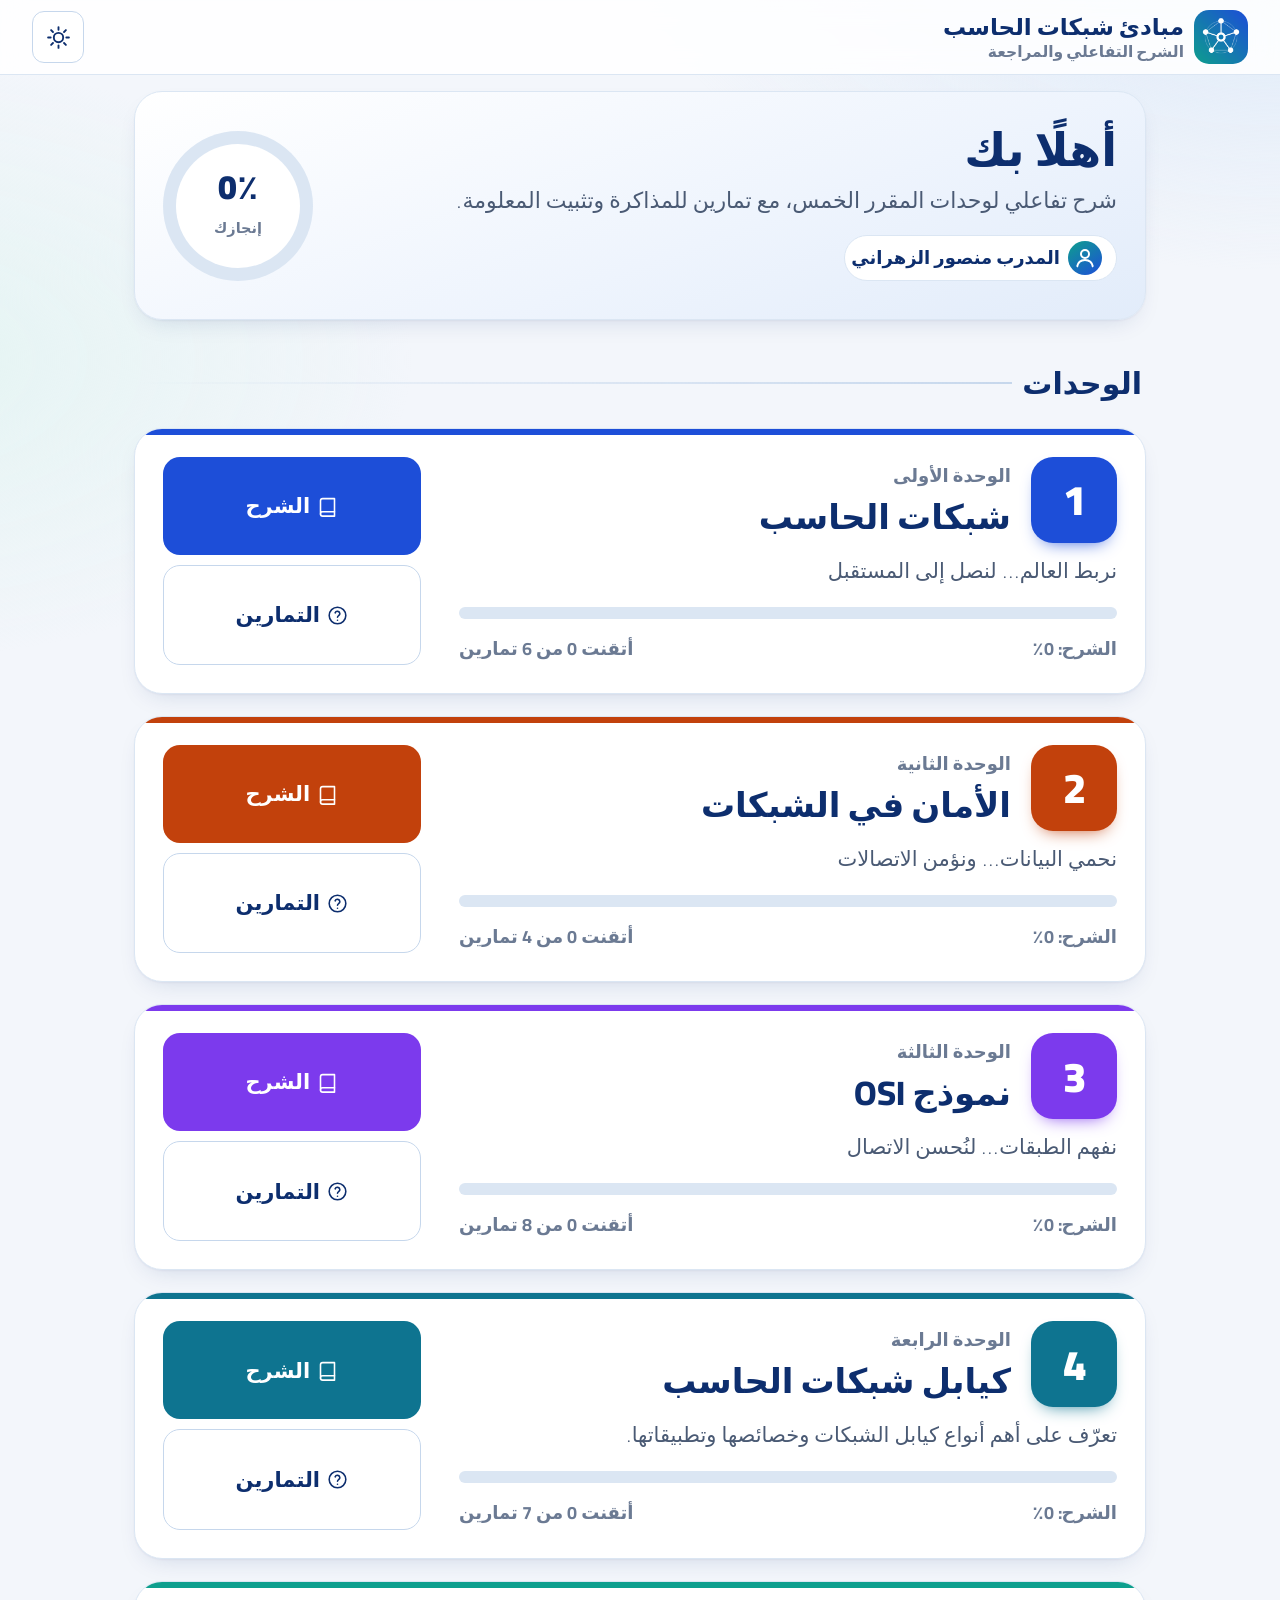
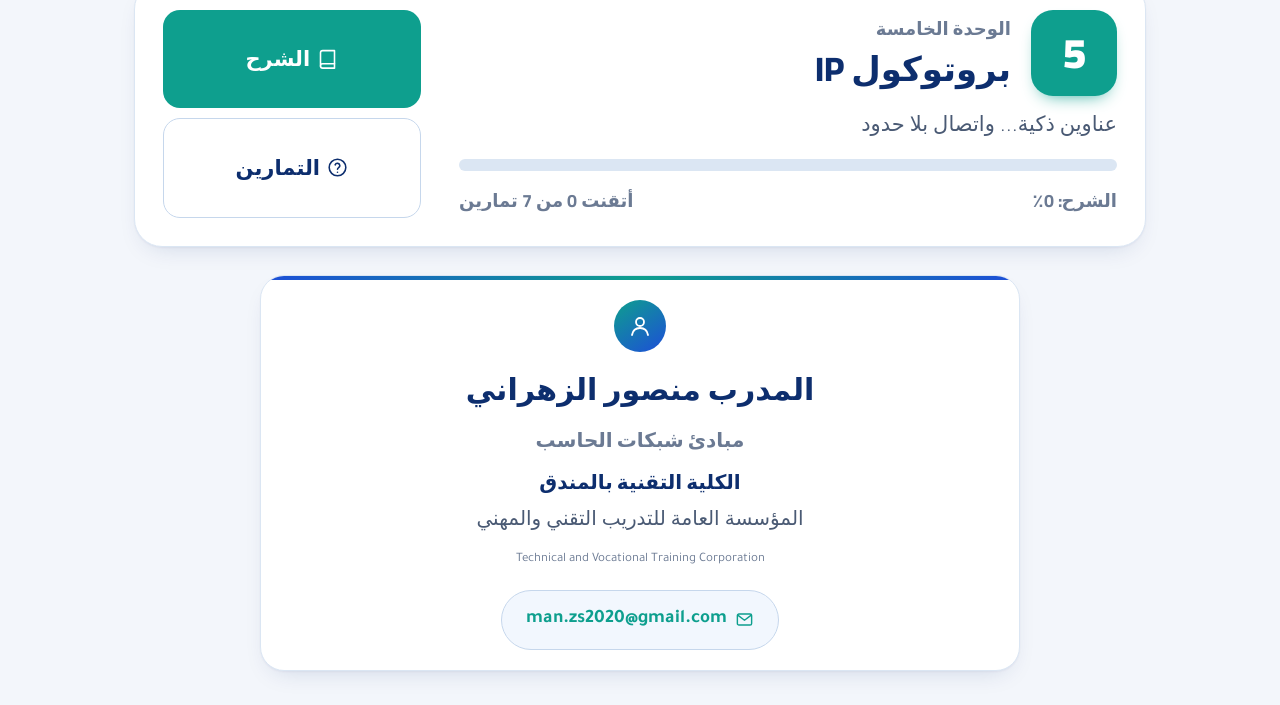
==== commit 298fac0b: "Add files via upload" ====
--- a/index.html
+++ b/index.html
@@ -153,28 +153,28 @@
   <p>نربط العالم... لنصل إلى المستقبل</p>
   <div class="bar"><i></i></div>
   <div class="meta"><span class="m1">الشرح: 0٪</span><span class="m2"></span></div>
-  <div class="acts"><a class="a1" href="u1.html"><svg class="ic"><use href="#i-book"/></svg>الشرح</a><span class="soon">التمارين قريبًا</span></div>
+  <div class="acts"><a class="a1" href="u1.html"><svg class="ic"><use href="#i-book"/></svg>الشرح</a><a class="a2" href="practice-u1.html"><svg class="ic"><use href="#i-quiz"/></svg>التمارين</a></div>
 </article>
 <article class="panel ucard" id="card-u2" style="--uc:#c2410c">
   <div class="top"><span class="num">2</span><div><small>الوحدة الثانية</small><h3>الأمان في الشبكات</h3></div></div>
   <p>نحمي البيانات... ونؤمن الاتصالات</p>
   <div class="bar"><i></i></div>
   <div class="meta"><span class="m1">الشرح: 0٪</span><span class="m2"></span></div>
-  <div class="acts"><a class="a1" href="u2.html"><svg class="ic"><use href="#i-book"/></svg>الشرح</a><span class="soon">التمارين قريبًا</span></div>
+  <div class="acts"><a class="a1" href="u2.html"><svg class="ic"><use href="#i-book"/></svg>الشرح</a><a class="a2" href="practice-u2.html"><svg class="ic"><use href="#i-quiz"/></svg>التمارين</a></div>
 </article>
 <article class="panel ucard" id="card-u3" style="--uc:#7c3aed">
   <div class="top"><span class="num">3</span><div><small>الوحدة الثالثة</small><h3>نموذج OSI</h3></div></div>
   <p>نفهم الطبقات... لنُحسن الاتصال</p>
   <div class="bar"><i></i></div>
   <div class="meta"><span class="m1">الشرح: 0٪</span><span class="m2"></span></div>
-  <div class="acts"><a class="a1" href="u3.html"><svg class="ic"><use href="#i-book"/></svg>الشرح</a><span class="soon">التمارين قريبًا</span></div>
+  <div class="acts"><a class="a1" href="u3.html"><svg class="ic"><use href="#i-book"/></svg>الشرح</a><a class="a2" href="practice-u3.html"><svg class="ic"><use href="#i-quiz"/></svg>التمارين</a></div>
 </article>
 <article class="panel ucard" id="card-u4" style="--uc:#0e7490">
   <div class="top"><span class="num">4</span><div><small>الوحدة الرابعة</small><h3>كيابل شبكات الحاسب</h3></div></div>
   <p>تعرّف على أهم أنواع كيابل الشبكات وخصائصها وتطبيقاتها.</p>
   <div class="bar"><i></i></div>
   <div class="meta"><span class="m1">الشرح: 0٪</span><span class="m2"></span></div>
-  <div class="acts"><a class="a1" href="u4.html"><svg class="ic"><use href="#i-book"/></svg>الشرح</a><span class="soon">التمارين قريبًا</span></div>
+  <div class="acts"><a class="a1" href="u4.html"><svg class="ic"><use href="#i-book"/></svg>الشرح</a><a class="a2" href="practice-u4.html"><svg class="ic"><use href="#i-quiz"/></svg>التمارين</a></div>
 </article>
 <article class="panel ucard" id="card-u5" style="--uc:#0e9f8e">
   <div class="top"><span class="num">5</span><div><small>الوحدة الخامسة</small><h3>بروتوكول IP</h3></div></div>
@@ -192,7 +192,7 @@
   <a class="cr-mail" href="mailto:man.zs2020@gmail.com"><svg class="ic"><use href="#i-mail"/></svg><span dir="ltr">man.zs2020@gmail.com</span></a>
 </footer>
 </main>
-<script>window.UNITS=[{"id": "u1", "unit": "الوحدة الأولى", "title": "شبكات الحاسب", "secs": 25, "practice": false, "drills": []}, {"id": "u2", "unit": "الوحدة الثانية", "title": "الأمان في الشبكات", "secs": 5, "practice": false, "drills": []}, {"id": "u3", "unit": "الوحدة الثالثة", "title": "نموذج OSI", "secs": 25, "practice": false, "drills": []}, {"id": "u4", "unit": "الوحدة الرابعة", "title": "كيابل شبكات الحاسب", "secs": 15, "practice": false, "drills": []}, {"id": "u5", "unit": "الوحدة الخامسة", "title": "بروتوكول IP", "secs": 31, "practice": true, "drills": ["bin", "dec", "cls", "nid", "tbl", "v6", "quiz"]}];</script>
+<script>window.UNITS=[{"id": "u1", "unit": "الوحدة الأولى", "title": "شبكات الحاسب", "secs": 25, "practice": true, "drills": ["comp", "scope", "arch", "topofig", "topo", "quiz"]}, {"id": "u2", "unit": "الوحدة الثانية", "title": "الأمان في الشبكات", "secs": 5, "practice": true, "drills": ["threat", "sol", "match", "quiz"]}, {"id": "u3", "unit": "الوحدة الثالثة", "title": "نموذج OSI", "secs": 25, "practice": true, "drills": ["layers", "proto", "func", "encap", "tcpudp", "duplex", "rvs", "quiz"]}, {"id": "u4", "unit": "الوحدة الرابعة", "title": "كيابل شبكات الحاسب", "secs": 15, "practice": true, "drills": ["rj45", "conn", "cat", "units", "fiber", "parts", "quiz"]}, {"id": "u5", "unit": "الوحدة الخامسة", "title": "بروتوكول IP", "secs": 31, "practice": true, "drills": ["bin", "dec", "cls", "nid", "tbl", "v6", "quiz"]}];</script>
 <script src="assets/app.js"></script>
 <script src="assets/home.js"></script>
 </body>
--- a/assets/app.css
+++ b/assets/app.css
@@ -42,7 +42,7 @@
 
 /* units */
 .units{display:grid;gap:14px}
-@media (min-width:700px){ .units{grid-template-columns:1fr 1fr} }
+
 .ucard{position:relative;display:flex;flex-direction:column;gap:10px;overflow:hidden;padding:16px 16px 14px}
 .ucard::before{content:"";position:absolute;inset:0 0 auto 0;height:4px;background:var(--uc)}
 .ucard .top{display:flex;gap:12px;align-items:center}
@@ -161,3 +161,90 @@
 .shake{animation:shk .35s}
 @keyframes shk{20%,60%{transform:translateX(-5px)}40%,80%{transform:translateX(5px)}}
 @media (prefers-reduced-motion:reduce){ .pop,.shake{animation:none} }
+
+/* ===== practice: generic components ===== */
+.item{font-family:var(--fh);font-weight:800;color:var(--head);font-size:clamp(19px,2.4vw,26px);line-height:1.6;text-align:center;background:var(--soft);border:1.5px solid var(--line);border-radius:18px;padding:16px 14px;margin:4px 0 14px}
+.item svg.topo-q{width:100%;max-width:340px;height:auto;display:block;margin:0 auto}
+.opts.g2{grid-template-columns:repeat(2,minmax(0,1fr))}
+.seq{list-style:none;margin:6px 0 12px;padding:0;display:grid;gap:7px}
+.seq li{display:flex;align-items:center;gap:10px;min-height:46px;border-radius:13px;border:1.5px dashed var(--line2);padding:6px 10px;background:var(--card);transition:.15s}
+.seq li.fill{border-style:solid;border-color:var(--acc2);background:var(--soft)}
+.seq li.ok{border-color:var(--green);background:rgba(46,125,50,.09)}
+.seq li.no{border-color:var(--red);background:rgba(198,40,40,.07)}
+.seq .sn{width:28px;height:28px;border-radius:9px;display:grid;place-items:center;background:var(--line);color:var(--head);font-family:var(--fh);font-weight:800;font-size:14px;flex:none}
+.seq li.fill .sn{background:var(--acc2);color:#fff}
+.seq .sv{display:flex;align-items:center;gap:8px;font-family:var(--fh);font-weight:700;color:var(--head);font-size:15.5px;line-height:1.5}
+.pool{display:flex;flex-wrap:wrap;gap:8px;justify-content:center}
+.chipb{all:unset;box-sizing:border-box;cursor:pointer;display:inline-flex;align-items:center;gap:8px;padding:10px 14px;border-radius:13px;border:1.5px solid var(--line2);background:var(--card);font-family:var(--fh);font-weight:700;color:var(--head);font-size:15px;line-height:1.4;min-height:44px;transition:.15s}
+.chipb:active{transform:scale(.97)}
+.chipb[disabled]{opacity:.28;cursor:default}
+.sw{display:inline-block;width:30px;height:14px;border-radius:4px;border:1px solid rgba(0,0,0,.25);flex:none}
+.seqctl{display:flex;justify-content:center;margin-top:10px}
+.btn.sm{padding:7px 14px;font-size:14px;border-radius:11px}
+.calc-q{direction:ltr;text-align:center;font-family:var(--fh);font-weight:900;color:var(--head);font-size:clamp(26px,6vw,40px);margin:6px 0 14px}
+.calc-q .u{color:var(--acc)}
+
+/* ===== larger, readable layout: one unit per row, scales up on big screens ===== */
+.wrap{max-width:1040px}
+body.appx{font-size:clamp(16.5px,.55vw + 14px,21px)}
+.apphead{padding-inline:clamp(14px,3vw,32px)}
+.apphead .logo{width:clamp(38px,4.6vw,54px);height:clamp(38px,4.6vw,54px);border-radius:clamp(11px,1.3vw,15px)}
+.apphead .ttl b{font-size:clamp(16.5px,2vw,23px)}
+.apphead .ttl small{font-size:clamp(12.5px,1.3vw,15.5px)}
+.hbtn{width:clamp(42px,4.4vw,52px);height:clamp(42px,4.4vw,52px);font-size:clamp(20px,2.2vw,25px)}
+.panel{padding:clamp(16px,2.4vw,28px);border-radius:clamp(20px,2.4vw,28px)}
+.welcome h1{font-size:clamp(26px,3.8vw,46px)}
+.welcome p{font-size:clamp(16px,1.9vw,22px)}
+.who{font-size:clamp(14px,1.5vw,18px);padding:5px 14px 5px 6px}
+.who .ic{width:clamp(26px,2.8vw,34px);height:clamp(26px,2.8vw,34px)}
+.ring{width:clamp(96px,12vw,150px);height:clamp(96px,12vw,150px)}
+.ring::before{inset:clamp(9px,1.1vw,13px)}
+.ring b{font-size:clamp(22px,2.8vw,34px)}
+.ring small{font-size:clamp(11px,1.2vw,14.5px)}
+.cont{padding:clamp(12px,1.6vw,18px) clamp(14px,1.8vw,22px)}
+.cont span{font-size:clamp(14px,1.6vw,18px)}
+.cont .ic{font-size:clamp(22px,2.4vw,28px)}
+.h-sec{font-size:clamp(19px,2.5vw,30px);margin:clamp(24px,3vw,36px) 4px clamp(12px,1.6vw,18px)}
+.units{grid-template-columns:1fr;gap:clamp(14px,2vw,22px)}
+.ucard{gap:clamp(10px,1.3vw,14px)}
+.ucard::before{height:clamp(4px,.6vw,6px)}
+.ucard .top{gap:clamp(12px,1.6vw,20px)}
+.ucard .num{width:clamp(56px,7vw,86px);height:clamp(56px,7vw,86px);font-size:clamp(26px,3.5vw,42px);border-radius:clamp(16px,2vw,22px)}
+.ucard small{font-size:clamp(13px,1.5vw,18px)}
+.ucard h3{font-size:clamp(21px,2.9vw,34px)}
+.ucard p{font-size:clamp(15.5px,1.9vw,21px)}
+.bar{height:clamp(8px,1vw,12px)}
+.meta{font-size:clamp(13px,1.5vw,18px)}
+.acts a,.acts span{font-size:clamp(15.5px,1.9vw,21px);padding:clamp(11px,1.5vw,17px) 10px;border-radius:clamp(13px,1.5vw,17px)}
+.acts .soon{font-size:clamp(13.5px,1.6vw,18px)}
+@media (min-width:760px){
+  .ucard{display:grid;grid-template-columns:minmax(0,1fr) minmax(220px,27%);column-gap:clamp(20px,3vw,40px);align-items:center}
+  .ucard > .top,.ucard > p,.ucard > .bar,.ucard > .meta{grid-column:1}
+  .ucard > .acts{grid-column:2;grid-row:1/5;flex-direction:column;align-self:stretch;justify-content:center;gap:10px}
+}
+.credit h3{font-size:clamp(20px,2.5vw,30px)}
+.credit p{font-size:clamp(15px,1.7vw,20px)}
+.credit .cr-mail{font-size:clamp(15px,1.7vw,19px);padding:clamp(8px,1vw,12px) clamp(16px,2vw,24px)}
+.credit{max-width:760px}
+/* practice */
+.intro p{font-size:clamp(15px,1.8vw,20px)}
+.intro b{font-size:clamp(17px,2.1vw,24px)}
+.intro .ii,.dcard .di{width:clamp(48px,5.6vw,64px);height:clamp(48px,5.6vw,64px);font-size:clamp(24px,2.8vw,32px)}
+.drills{grid-template-columns:1fr!important;gap:clamp(12px,1.6vw,18px)}
+@media (min-width:1000px){ .drills{grid-template-columns:1fr 1fr!important} }
+.dcard{padding:clamp(14px,2vw,22px)}
+.dcard h3{font-size:clamp(16.5px,2.1vw,23px)}
+.dcard p{font-size:clamp(13.5px,1.6vw,18px)}
+.chip{font-size:clamp(12px,1.3vw,15px)}
+#drill{max-width:860px;margin:0 auto}
+.dhead h2{font-size:clamp(18px,2.4vw,28px)}
+.qlabel{font-size:clamp(13.5px,1.6vw,18px)}
+.qtext{font-size:clamp(18px,2.3vw,28px)}
+.opt{font-size:clamp(15.5px,1.9vw,21px);min-height:clamp(48px,5.4vw,60px)}
+.fb{font-size:clamp(15px,1.75vw,20px)}
+.hint{font-size:clamp(14px,1.6vw,18px)}
+.btns .btn{font-size:clamp(16px,1.9vw,21px);padding:clamp(12px,1.5vw,16px) 16px}
+input.in{font-size:clamp(18px,2.1vw,24px)}
+.fld label{font-size:clamp(14px,1.6vw,18px)}
+.chipb{font-size:clamp(15px,1.8vw,20px)}
+.seq .sv{font-size:clamp(15.5px,1.9vw,20px)}
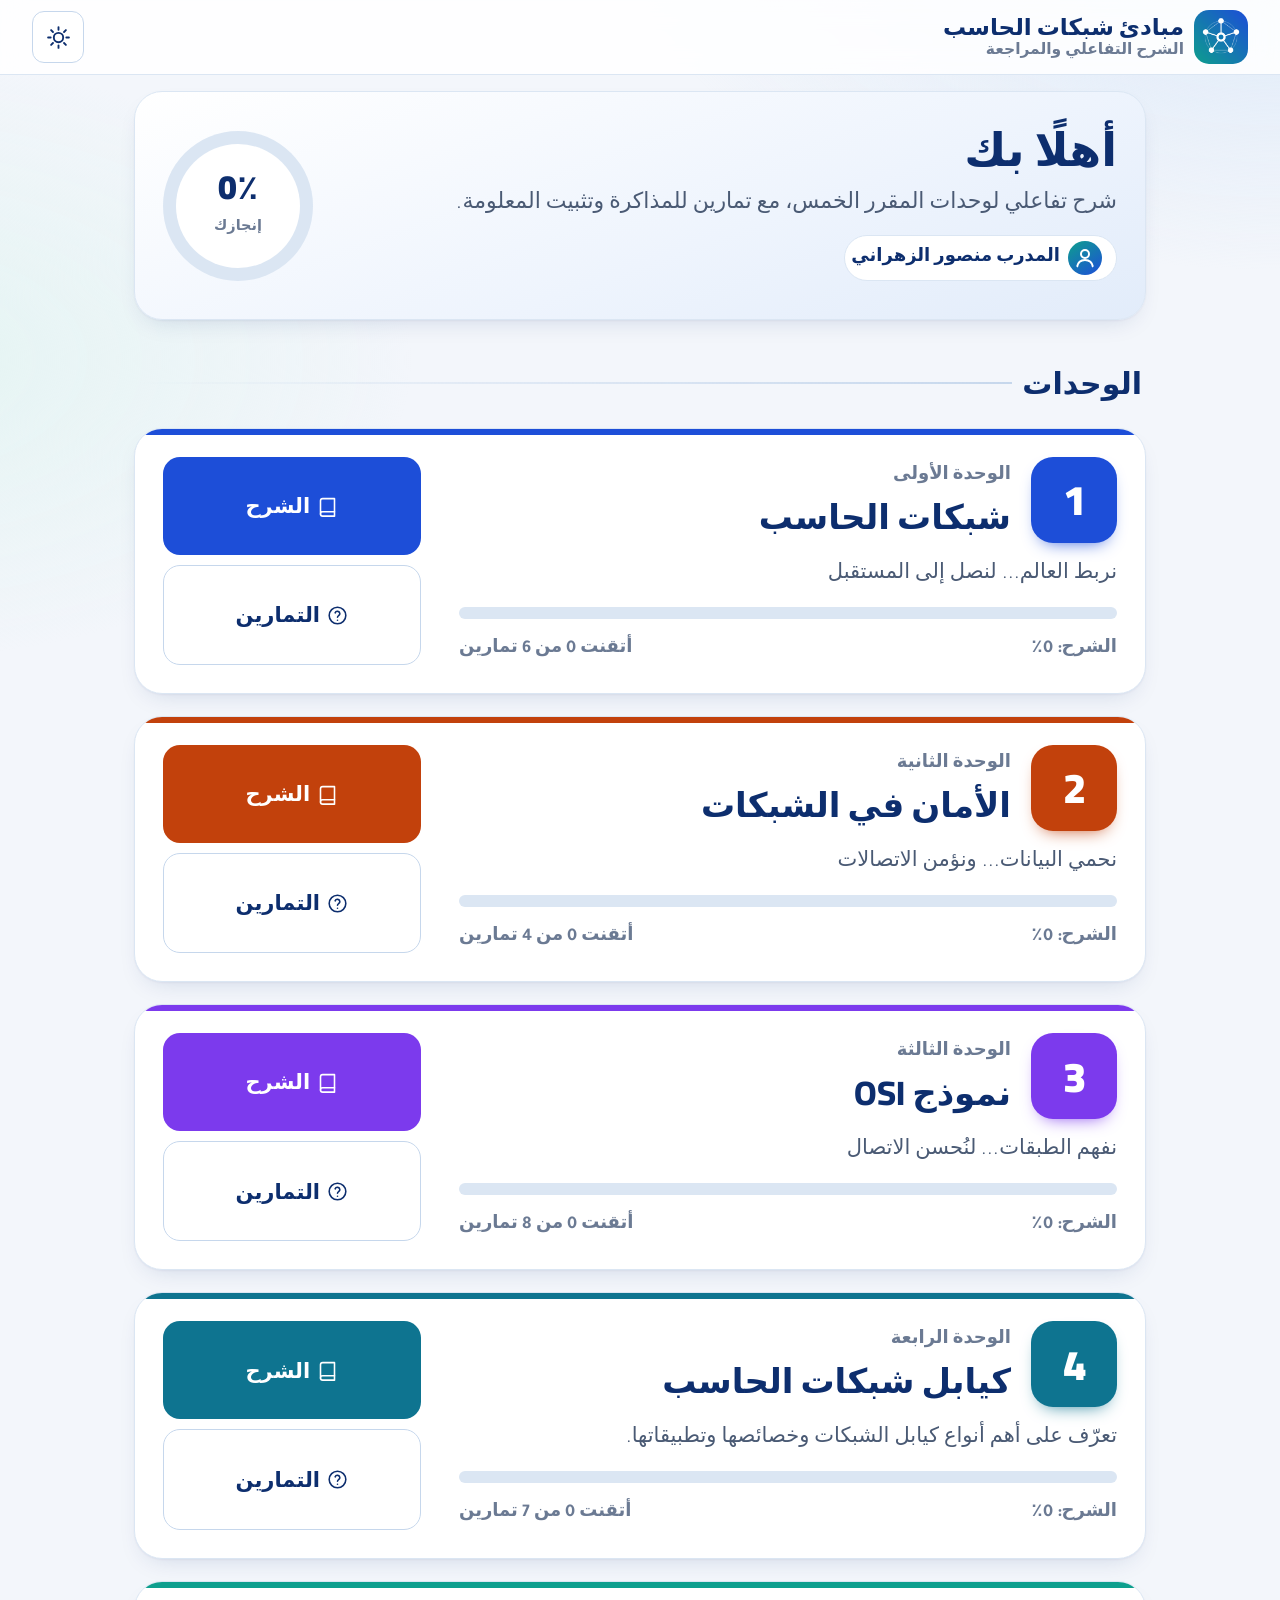
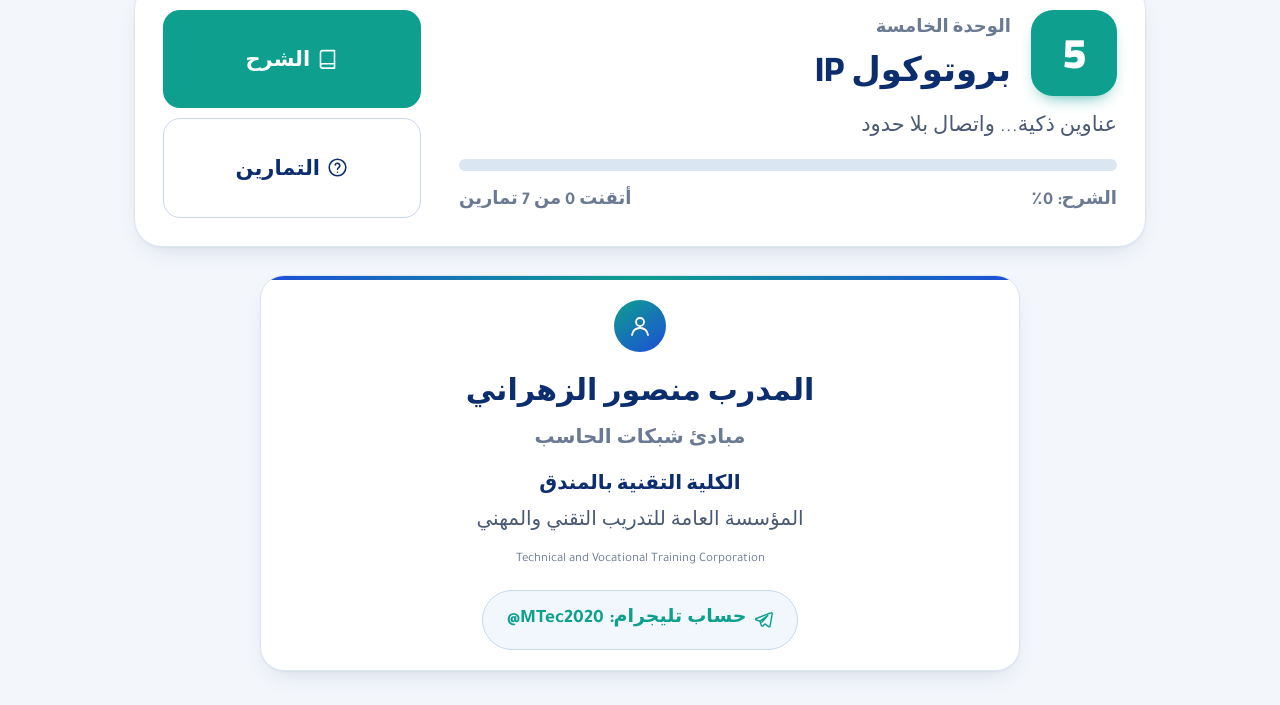
==== commit f5ca41dc: "Add files via upload" ====
--- a/index.html
+++ b/index.html
@@ -10,7 +10,8 @@
 <meta name="apple-mobile-web-app-capable" content="yes">
 <meta name="mobile-web-app-capable" content="yes">
 <meta name="apple-mobile-web-app-status-bar-style" content="default">
-<meta name="apple-mobile-web-app-title" content="شبكات الحاسب">
+<meta name="apple-mobile-web-app-title" content="مبادئ شبكات">
+<meta name="application-name" content="مبادئ شبكات">
 <link rel="stylesheet" href="assets/fonts.css">
 <script>try{if(localStorage.getItem('osi-theme')==='dark')document.documentElement.setAttribute('data-theme','dark')}catch(e){}</script>
 <title>مبادئ شبكات الحاسب — الشرح والمراجعة</title>
@@ -121,6 +122,7 @@
 <symbol id="i-trash" viewBox="0 0 24 24"><path d="M4 7h16M9 7V4h6v3M6 7l1 13h10l1-13"/><path d="M10 11v6M14 11v6"/></symbol>
 <symbol id="i-undo" viewBox="0 0 24 24"><path d="M9 14 4 9l5-5"/><path d="M4 9h10a6 6 0 0 1 0 12h-3"/></symbol>
 <symbol id="i-expand" viewBox="0 0 24 24"><path d="M4 9V4h5M20 9V4h-5M4 15v5h5M20 15v5h-5"/></symbol>
+<symbol id="i-telegram" viewBox="0 0 24 24"><path d="M21.5 3.5 2.8 10.7c-.9.4-.9 1.6.1 1.9l4.6 1.5 1.8 5.6c.3.8 1.3 1 1.9.4l2.6-2.5 4.6 3.4c.7.5 1.7.1 1.9-.7L23 4.9c.2-1-.6-1.8-1.5-1.4Z"/><path d="m7.5 14.1 10-7.1-7.6 8.4"/></symbol>
 </defs>
 </svg>
 <header class="apphead">
@@ -189,11 +191,12 @@
   <h3>المدرب منصور الزهراني</h3>
   <p class="cr-course">مبادئ شبكات الحاسب</p>
   <p class="cr-org"><b>الكلية التقنية بالمندق</b><br>المؤسسة العامة للتدريب التقني والمهني<br><span class="en">Technical and Vocational Training Corporation</span></p>
-  <a class="cr-mail" href="mailto:man.zs2020@gmail.com"><svg class="ic"><use href="#i-mail"/></svg><span dir="ltr">man.zs2020@gmail.com</span></a>
+  <a class="cr-mail" href="https://t.me/MTec2020" target="_blank" rel="noopener"><svg class="ic"><use href="#i-telegram"/></svg><span>حساب تليجرام: <bdi dir="ltr">@MTec2020</bdi></span></a>
 </footer>
 </main>
 <script>window.UNITS=[{"id": "u1", "unit": "الوحدة الأولى", "title": "شبكات الحاسب", "secs": 25, "practice": true, "drills": ["comp", "scope", "arch", "topofig", "topo", "quiz"]}, {"id": "u2", "unit": "الوحدة الثانية", "title": "الأمان في الشبكات", "secs": 5, "practice": true, "drills": ["threat", "sol", "match", "quiz"]}, {"id": "u3", "unit": "الوحدة الثالثة", "title": "نموذج OSI", "secs": 25, "practice": true, "drills": ["layers", "proto", "func", "encap", "tcpudp", "duplex", "rvs", "quiz"]}, {"id": "u4", "unit": "الوحدة الرابعة", "title": "كيابل شبكات الحاسب", "secs": 15, "practice": true, "drills": ["rj45", "conn", "cat", "units", "fiber", "parts", "quiz"]}, {"id": "u5", "unit": "الوحدة الخامسة", "title": "بروتوكول IP", "secs": 31, "practice": true, "drills": ["bin", "dec", "cls", "nid", "tbl", "v6", "quiz"]}];</script>
 <script src="assets/app.js"></script>
+<script src="assets/guard.js"></script>
 <script src="assets/home.js"></script>
 </body>
 </html>
--- a/assets/app.css
+++ b/assets/app.css
@@ -248,3 +248,21 @@
 .fld label{font-size:clamp(14px,1.6vw,18px)}
 .chipb{font-size:clamp(15px,1.8vw,20px)}
 .seq .sv{font-size:clamp(15.5px,1.9vw,20px)}
+
+
+/* ===== fonts: Cairo for headings & titles, Tajawal for body text ===== */
+body.appx{font-family:var(--fb)}
+h1,h2,h3,h4,.apphead .ttl b,.h-sec,.ucard h3,.dcard h3,.dhead h2,.qtext,.welcome h1,.credit h3,.intro b,.result h3,.num,.ring b,.btn,.acts a,.big,.calc-q,.fb b.t,.install b,.cont b{font-family:var(--fh)}
+.welcome p,.ucard p,.ucard small,.meta,.apphead .ttl small,.cont em,.cont span,.intro p,.dcard p,.chip,.qlabel,.item,.opt,.opt span,.fb,.hint,.chipb,.seq .sv,.fld label,.err,.sumline,.wts,.credit p,.credit .cr-course,.credit .cr-mail,.install div,.acts .soon,.toast,.who,.result p,.ring small{font-family:var(--fb)}
+.item,.opt{font-weight:700}
+/* ===== content protection ===== */
+body.appx,body.app{-webkit-user-select:none;user-select:none;-webkit-touch-callout:none}
+body.appx input,body.appx textarea,body.app input,body.app textarea{-webkit-user-select:text;user-select:text;-webkit-touch-callout:default}
+img{-webkit-user-drag:none;user-drag:none}
+.guard-shield{position:fixed;inset:0;z-index:9999;display:none;place-items:center;text-align:center;background:var(--bg);color:var(--head);font-family:var(--fh)}
+.guard-shield div{display:grid;gap:6px;padding:24px}
+.guard-shield b{font-size:clamp(22px,4vw,34px);font-weight:900}
+.guard-shield span{font-family:var(--fb);color:var(--ink2);font-size:clamp(15px,2vw,19px)}
+body.guard-on .guard-shield{display:grid}
+body.guard-on > *:not(.guard-shield){filter:blur(22px)}
+@media print{ body > *{display:none!important} body::after{content:"طباعة المحتوى غير مسموحة";display:block;font:700 24px var(--fh);text-align:center;padding:40px} }
